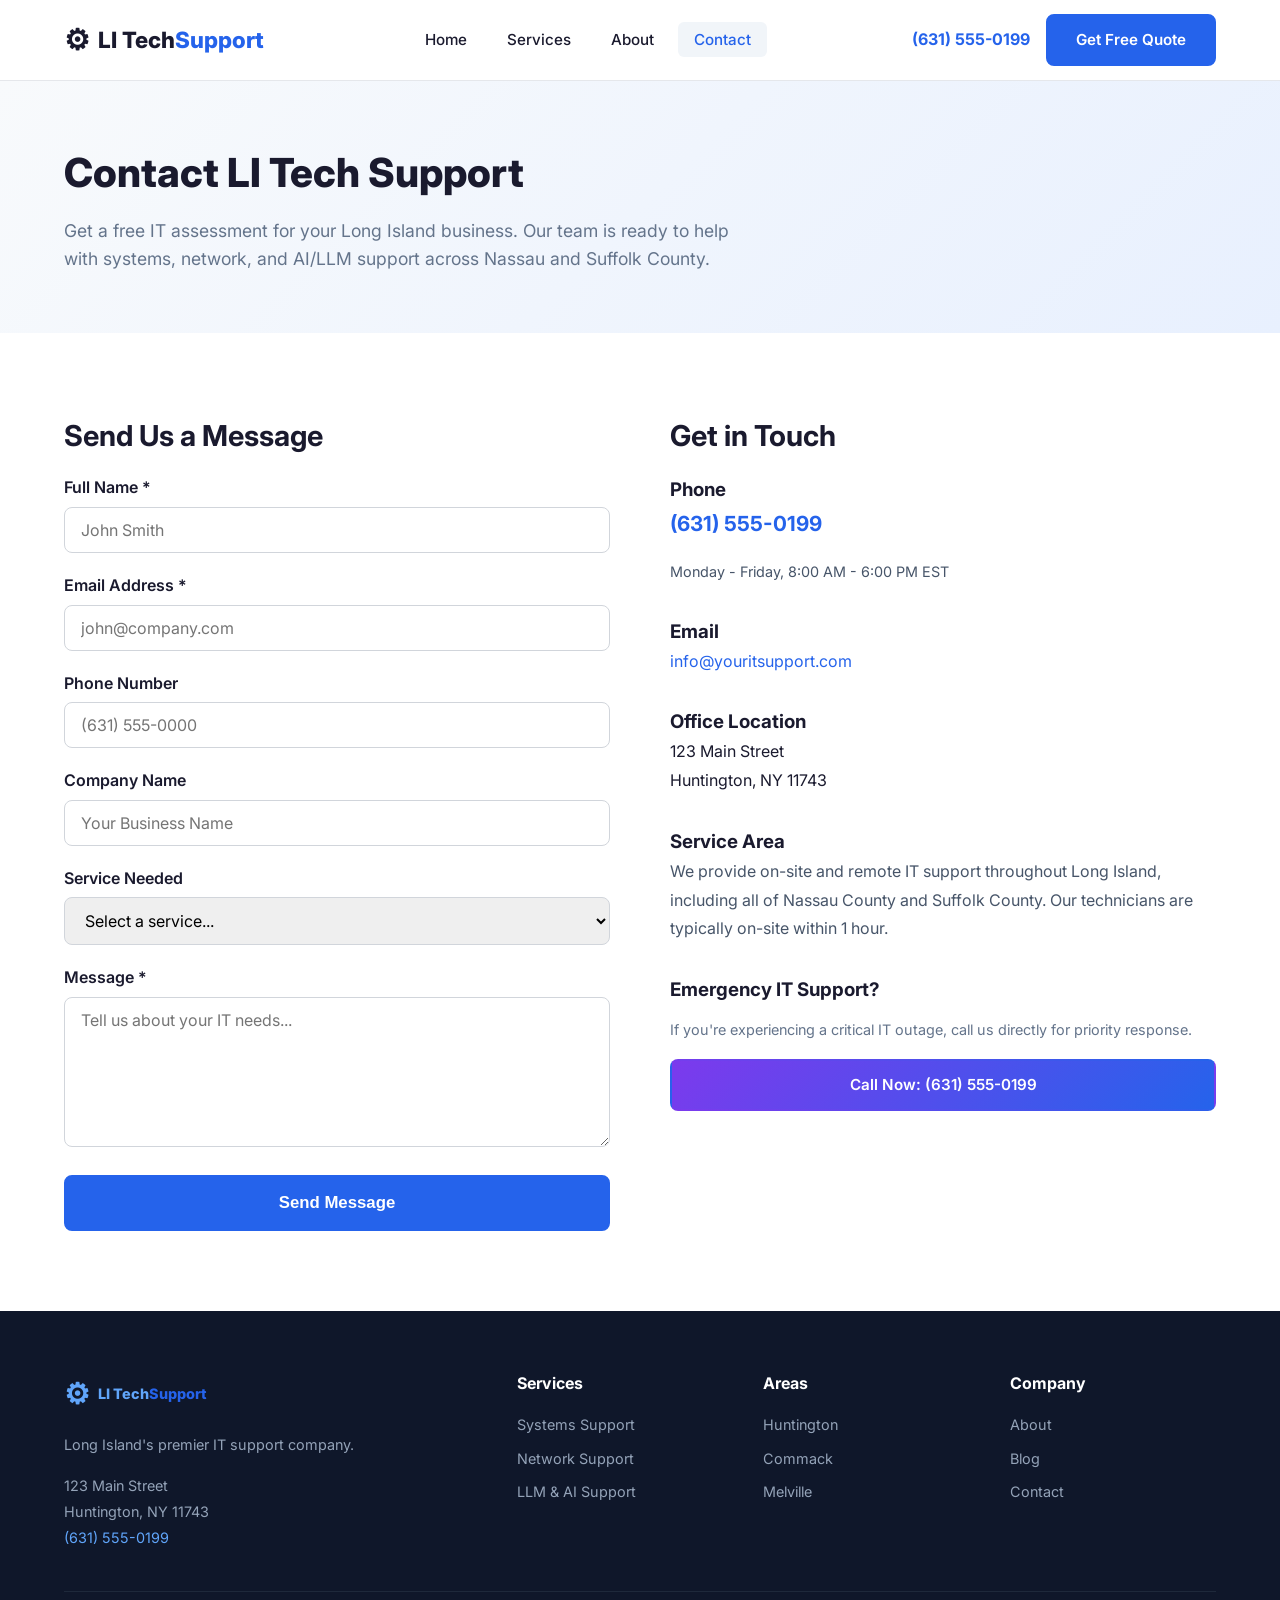
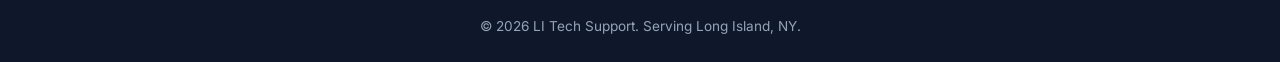
==== contact.html @ adcebe4e "Create contact.html" ====
<!DOCTYPE html>
<html lang="en">
<head>
  <meta charset="UTF-8">
  <meta name="viewport" content="width=device-width, initial-scale=1.0">
  <meta name="description" content="Contact LI Tech Support for IT services on Long Island. Free consultations for systems, network, and LLM/AI support. Serving Nassau & Suffolk County, NY.">
  <title>Contact Us | IT Support Long Island NY | LI Tech Support</title>
  <link rel="canonical" href="https://www.youritsupport.com/contact.html">
  <link rel="stylesheet" href="css/style.css">
  <link rel="preconnect" href="https://fonts.googleapis.com">
  <link rel="preconnect" href="https://fonts.gstatic.com" crossorigin>
  <link rel="stylesheet" href="https://fonts.googleapis.com/css2?family=Inter:wght@300;400;500;600;700;800&display=swap">
</head>
<body>
  <header class="site-header">
    <div class="container header-inner">
      <a href="/" class="logo"><span class="logo-icon">&#9881;</span><span class="logo-text">LI Tech<span class="logo-accent">Support</span></span></a>
      <nav class="main-nav"><ul class="nav-list">
        <li><a href="/" class="nav-link">Home</a></li>
        <li class="has-dropdown"><a href="#" class="nav-link">Services</a><ul class="dropdown"><li><a href="services/systems-support.html">Systems Support</a></li><li><a href="services/network-support.html">Network Support</a></li><li><a href="services/llm-ai-support.html">LLM & AI Support</a></li></ul></li>
        <li><a href="about.html" class="nav-link">About</a></li>
        <li><a href="contact.html" class="nav-link active">Contact</a></li>
      </ul></nav>
      <div class="header-cta"><a href="tel:+16315550199" class="phone-link">(631) 555-0199</a><a href="contact.html" class="btn btn-primary">Get Free Quote</a></div>
      <button class="mobile-menu-toggle" aria-label="Toggle menu"><span class="hamburger"></span></button>
    </div>
  </header>

  <section class="page-hero">
    <div class="container">
      <h1>Contact LI Tech Support</h1>
      <p>Get a free IT assessment for your Long Island business. Our team is ready to help with systems, network, and AI/LLM support across Nassau and Suffolk County.</p>
    </div>
  </section>

  <section class="page-content">
    <div class="container" style="display: grid; grid-template-columns: 1fr 1fr; gap: 60px;">
      <div>
        <h2 style="margin-top: 0;">Send Us a Message</h2>
        <form class="contact-form" action="#" method="POST">
          <div class="form-group">
            <label for="name">Full Name *</label>
            <input type="text" id="name" name="name" required placeholder="John Smith">
          </div>
          <div class="form-group">
            <label for="email">Email Address *</label>
            <input type="email" id="email" name="email" required placeholder="john@company.com">
          </div>
          <div class="form-group">
            <label for="phone">Phone Number</label>
            <input type="tel" id="phone" name="phone" placeholder="(631) 555-0000">
          </div>
          <div class="form-group">
            <label for="company">Company Name</label>
            <input type="text" id="company" name="company" placeholder="Your Business Name">
          </div>
          <div class="form-group">
            <label for="service">Service Needed</label>
            <select id="service" name="service">
              <option value="">Select a service...</option>
              <option value="systems">Systems Support</option>
              <option value="network">Network Support</option>
              <option value="llm-ai">LLM & AI Support</option>
              <option value="managed">Managed IT Services</option>
              <option value="other">Other</option>
            </select>
          </div>
          <div class="form-group">
            <label for="message">Message *</label>
            <textarea id="message" name="message" required placeholder="Tell us about your IT needs..."></textarea>
          </div>
          <button type="submit" class="btn btn-primary btn-lg" style="width: 100%;">Send Message</button>
        </form>
      </div>
      <div>
        <h2 style="margin-top: 0;">Get in Touch</h2>
        <div style="margin-bottom: 32px;">
          <h3>Phone</h3>
          <p><a href="tel:+16315550199" style="color: #2563eb; font-size: 1.3rem; font-weight: 700;">(631) 555-0199</a></p>
          <p style="font-size: 0.9rem;">Monday - Friday, 8:00 AM - 6:00 PM EST</p>
        </div>
        <div style="margin-bottom: 32px;">
          <h3>Email</h3>
          <p><a href="mailto:info@youritsupport.com" style="color: #2563eb;">info@youritsupport.com</a></p>
        </div>
        <div style="margin-bottom: 32px;">
          <h3>Office Location</h3>
          <address style="font-style: normal; line-height: 1.8;">
            123 Main Street<br>
            Huntington, NY 11743
          </address>
        </div>
        <div style="margin-bottom: 32px;">
          <h3>Service Area</h3>
          <p>We provide on-site and remote IT support throughout Long Island, including all of Nassau County and Suffolk County. Our technicians are typically on-site within 1 hour.</p>
        </div>
        <div class="page-sidebar">
          <h3 style="margin-bottom: 12px;">Emergency IT Support?</h3>
          <p style="font-size: 0.9rem; color: #64748b; margin-bottom: 16px;">If you're experiencing a critical IT outage, call us directly for priority response.</p>
          <a href="tel:+16315550199" class="btn btn-accent" style="width: 100%;">Call Now: (631) 555-0199</a>
        </div>
      </div>
    </div>
  </section>

  <footer class="site-footer">
    <div class="container">
      <div class="footer-grid">
        <div class="footer-col footer-about">
          <a href="/" class="footer-logo"><span class="logo-icon">&#9881;</span><span class="logo-text">LI Tech<span class="logo-accent">Support</span></span></a>
          <p>Long Island's premier IT support company.</p>
          <address>123 Main Street<br>Huntington, NY 11743<br><a href="tel:+16315550199">(631) 555-0199</a></address>
        </div>
        <div class="footer-col"><h4>Services</h4><ul><li><a href="services/systems-support.html">Systems Support</a></li><li><a href="services/network-support.html">Network Support</a></li><li><a href="services/llm-ai-support.html">LLM & AI Support</a></li></ul></div>
        <div class="footer-col"><h4>Areas</h4><ul><li><a href="areas/huntington.html">Huntington</a></li><li><a href="areas/commack.html">Commack</a></li><li><a href="areas/melville.html">Melville</a></li></ul></div>
        <div class="footer-col"><h4>Company</h4><ul><li><a href="about.html">About</a></li><li><a href="blog.html">Blog</a></li><li><a href="contact.html">Contact</a></li></ul></div>
      </div>
      <div class="footer-bottom"><p>&copy; 2026 LI Tech Support. Serving Long Island, NY.</p></div>
    </div>
  </footer>
  <script src="js/main.js"><\/script>
</body>
</html>
---- css/style.css ----
/* ===== RESET & BASE ===== */
*, *::before, *::after { box-sizing: border-box; margin: 0; padding: 0; }
html { scroll-behavior: smooth; font-size: 16px; }
body { font-family: 'Inter', -apple-system, BlinkMacSystemFont, sans-serif; color: #1a1a2e; line-height: 1.6; background: #fff; }
img { max-width: 100%; height: auto; display: block; }
a { color: inherit; text-decoration: none; }
ul { list-style: none; }
.container { max-width: 1200px; margin: 0 auto; padding: 0 24px; }
.btn { display: inline-flex; align-items: center; justify-content: center; padding: 12px 28px; border-radius: 8px; font-weight: 600; font-size: 0.95rem; transition: all 0.3s ease; cursor: pointer; border: 2px solid transparent; }
.btn-primary { background: #2563eb; color: #fff; border-color: #2563eb; }
.btn-primary:hover { background: #1d4ed8; transform: translateY(-2px); box-shadow: 0 8px 25px rgba(37,99,235,0.3); }
.btn-secondary { background: transparent; color: #2563eb; border-color: #2563eb; }
.btn-secondary:hover { background: #2563eb; color: #fff; }
.btn-accent { background: linear-gradient(135deg, #7c3aed, #2563eb); color: #fff; }
.btn-accent:hover { transform: translateY(-2px); box-shadow: 0 8px 25px rgba(124,58,237,0.4); }
.btn-outline { background: transparent; color: #fff; border-color: #fff; }
.btn-outline:hover { background: #fff; color: #1a1a2e; }
.btn-white { background: #fff; color: #1a1a2e; }
.btn-white:hover { transform: translateY(-2px); box-shadow: 0 8px 25px rgba(0,0,0,0.2); }
.btn-outline-white { background: transparent; color: #fff; border-color: #fff; }
.btn-outline-white:hover { background: rgba(255,255,255,0.15); }
.btn-lg { padding: 16px 36px; font-size: 1.05rem; }
.site-header { position: sticky; top: 0; z-index: 1000; background: rgba(255,255,255,0.97); backdrop-filter: blur(10px); border-bottom: 1px solid #e5e7eb; }
.header-inner { display: flex; align-items: center; justify-content: space-between; height: 80px; }
.logo { display: flex; align-items: center; gap: 8px; font-size: 1.4rem; font-weight: 800; }
.logo-icon { font-size: 1.8rem; }
.logo-accent { color: #2563eb; }
.nav-list { display: flex; gap: 8px; }
.nav-link { padding: 8px 16px; border-radius: 6px; font-weight: 500; font-size: 0.95rem; transition: all 0.2s; }
.nav-link:hover, .nav-link.active { background: #f1f5f9; color: #2563eb; }
.has-dropdown { position: relative; }
.dropdown { position: absolute; top: 100%; left: 0; background: #fff; border-radius: 10px; box-shadow: 0 10px 40px rgba(0,0,0,0.12); padding: 8px; min-width: 220px; opacity: 0; visibility: hidden; transform: translateY(8px); transition: all 0.3s ease; z-index: 100; }
.has-dropdown:hover .dropdown { opacity: 1; visibility: visible; transform: translateY(0); }
.dropdown a { display: block; padding: 10px 16px; border-radius: 6px; font-size: 0.9rem; }
.dropdown a:hover { background: #f1f5f9; color: #2563eb; }
.header-cta { display: flex; align-items: center; gap: 16px; }
.phone-link { font-weight: 700; color: #2563eb; }
.mobile-menu-toggle { display: none; background: none; border: none; cursor: pointer; padding: 8px; }
.hamburger { display: block; width: 24px; height: 2px; background: #1a1a2e; position: relative; }
.hamburger::before, .hamburger::after { content: ''; position: absolute; width: 24px; height: 2px; background: #1a1a2e; left: 0; }
.hamburger::before { top: -7px; }
.hamburger::after { top: 7px; }
.hero { padding: 80px 0 100px; background: linear-gradient(135deg, #f8fafc 0%, #e8f0fe 50%, #f0e6ff 100%); overflow: hidden; }
.hero-inner { display: grid; grid-template-columns: 1fr 1fr; gap: 60px; align-items: center; }
.hero-badge { display: inline-block; background: #dbeafe; color: #1e40af; padding: 6px 16px; border-radius: 999px; font-size: 0.85rem; font-weight: 600; margin-bottom: 20px; }
.hero h1 { font-size: 3.2rem; font-weight: 800; line-height: 1.1; margin-bottom: 20px; }
.text-gradient { background: linear-gradient(135deg, #2563eb, #7c3aed); -webkit-background-clip: text; -webkit-text-fill-color: transparent; background-clip: text; }
.hero-subtitle { font-size: 1.2rem; color: #475569; margin-bottom: 32px; max-width: 540px; }
.hero-ctas { display: flex; gap: 16px; margin-bottom: 40px; flex-wrap: wrap; }
.hero-trust { display: flex; gap: 28px; flex-wrap: wrap; }
.trust-item { display: flex; align-items: center; gap: 8px; font-size: 0.9rem; font-weight: 500; color: #475569; }
.hero-image img { border-radius: 16px; box-shadow: 0 20px 60px rgba(0,0,0,0.12); }
.featured-llm { padding: 80px 0; background: linear-gradient(135deg, #1e1b4b, #312e81, #4c1d95); color: #fff; position: relative; overflow: hidden; }
.featured-llm::before { content: ''; position: absolute; top: -50%; right: -20%; width: 600px; height: 600px; background: radial-gradient(circle, rgba(124,58,237,0.3) 0%, transparent 70%); border-radius: 50%; }
.featured-llm-inner { position: relative; z-index: 1; }
.featured-llm-badge { display: inline-block; background: linear-gradient(135deg, #7c3aed, #2563eb); padding: 6px 20px; border-radius: 999px; font-size: 0.8rem; font-weight: 700; letter-spacing: 1px; text-transform: uppercase; margin-bottom: 24px; }
.featured-llm-content { display: grid; grid-template-columns: 1fr 1fr; gap: 60px; align-items: center; }
.featured-llm-text h2 { font-size: 2.5rem; font-weight: 800; margin-bottom: 16px; }
.featured-llm-text p { font-size: 1.1rem; color: #c7d2fe; margin-bottom: 24px; line-height: 1.7; }
.feature-list { margin-bottom: 32px; }
.feature-list li { padding: 8px 0 8px 28px; position: relative; color: #e0e7ff; }
.feature-list li::before { content: '\2713'; position: absolute; left: 0; color: #a78bfa; font-weight: 700; }
.featured-llm-visual img { border-radius: 16px; box-shadow: 0 20px 60px rgba(0,0,0,0.3); }
.services { padding: 100px 0; }
.section-header { text-align: center; margin-bottom: 60px; }
.section-header h2 { font-size: 2.2rem; font-weight: 800; margin-bottom: 12px; }
.section-header p { font-size: 1.1rem; color: #64748b; max-width: 600px; margin: 0 auto; }
.services-grid { display: grid; grid-template-columns: repeat(3, 1fr); gap: 32px; }
.service-card { padding: 40px 32px; border-radius: 16px; border: 1px solid #e5e7eb; transition: all 0.3s ease; position: relative; }
.service-card:hover { transform: translateY(-4px); box-shadow: 0 12px 40px rgba(0,0,0,0.08); border-color: #2563eb; }
.service-card--featured { background: linear-gradient(135deg, #ede9fe, #dbeafe); border-color: #7c3aed; }
.service-badge { position: absolute; top: -12px; right: 24px; background: linear-gradient(135deg, #7c3aed, #2563eb); color: #fff; padding: 4px 16px; border-radius: 999px; font-size: 0.75rem; font-weight: 700; text-transform: uppercase; }
.service-icon { font-size: 2.5rem; margin-bottom: 16px; }
.service-card h3 { font-size: 1.3rem; font-weight: 700; margin-bottom: 12px; }
.service-card h3 a:hover { color: #2563eb; }
.service-card > p { color: #64748b; margin-bottom: 20px; font-size: 0.95rem; }
.service-features { margin-bottom: 24px; }
.service-features li { padding: 4px 0 4px 20px; position: relative; font-size: 0.9rem; color: #475569; }
.service-features li::before { content: '\2022'; position: absolute; left: 4px; color: #2563eb; }
.why-us { padding: 100px 0; background: #f8fafc; }
.why-grid { display: grid; grid-template-columns: repeat(4, 1fr); gap: 32px; }
.why-item { padding: 32px; border-radius: 12px; background: #fff; border: 1px solid #e5e7eb; }
.why-number { font-size: 2rem; font-weight: 800; color: #2563eb; margin-bottom: 12px; }
.why-item h3 { font-size: 1.15rem; font-weight: 700; margin-bottom: 8px; }
.why-item p { color: #64748b; font-size: 0.95rem; }
.areas { padding: 100px 0; }
.areas-grid { display: grid; grid-template-columns: repeat(4, 1fr); gap: 20px; margin-bottom: 24px; }
.area-card { display: block; padding: 28px 24px; border-radius: 12px; border: 1px solid #e5e7eb; text-align: center; transition: all 0.3s; }
.area-card:hover { border-color: #2563eb; background: #f1f5f9; transform: translateY(-2px); }
.area-card h3 { font-size: 1.15rem; font-weight: 700; margin-bottom: 4px; }
.area-card p { font-size: 0.85rem; color: #64748b; }
.areas-note { text-align: center; color: #94a3b8; font-size: 0.9rem; max-width: 800px; margin: 0 auto; }
.cta-section { padding: 80px 0; background: linear-gradient(135deg, #2563eb, #7c3aed); color: #fff; }
.cta-inner { text-align: center; max-width: 700px; margin: 0 auto; }
.cta-inner h2 { font-size: 2.2rem; font-weight: 800; margin-bottom: 16px; }
.cta-inner p { font-size: 1.1rem; color: #c7d2fe; margin-bottom: 32px; }
.cta-buttons { display: flex; gap: 16px; justify-content: center; flex-wrap: wrap; }
.site-footer { padding: 60px 0 24px; background: #0f172a; color: #94a3b8; }
.footer-grid { display: grid; grid-template-columns: 2fr 1fr 1fr 1fr; gap: 40px; margin-bottom: 40px; }
.footer-logo { display: flex; align-items: center; gap: 8px; font-size: 1.2rem; font-weight: 800; color: #fff; margin-bottom: 16px; }
.footer-about p { margin-bottom: 16px; font-size: 0.9rem; line-height: 1.7; }
.footer-about address { font-style: normal; font-size: 0.9rem; line-height: 1.8; }
.footer-about a { color: #60a5fa; }
.footer-col h4 { color: #fff; font-size: 1rem; font-weight: 700; margin-bottom: 16px; }
.footer-col ul li { margin-bottom: 8px; }
.footer-col a { font-size: 0.9rem; transition: color 0.2s; }
.footer-col a:hover { color: #60a5fa; }
.footer-bottom { border-top: 1px solid #1e293b; padding-top: 24px; text-align: center; font-size: 0.85rem; }
.page-hero { padding: 60px 0; background: linear-gradient(135deg, #f8fafc, #e8f0fe); }
.page-hero h1 { font-size: 2.5rem; font-weight: 800; margin-bottom: 12px; }
.page-hero p { font-size: 1.1rem; color: #64748b; max-width: 700px; }
.page-content { padding: 80px 0; }
.page-content h2 { font-size: 1.8rem; font-weight: 700; margin: 40px 0 16px; }
.page-content p { color: #475569; margin-bottom: 16px; max-width: 800px; line-height: 1.8; }
.contact-form { max-width: 600px; }
.form-group { margin-bottom: 20px; }
.form-group label { display: block; font-weight: 600; margin-bottom: 6px; }
.form-group input, .form-group textarea, .form-group select { width: 100%; padding: 12px 16px; border: 1px solid #d1d5db; border-radius: 8px; font-size: 1rem; font-family: inherit; }
.form-group input:focus, .form-group textarea:focus { outline: none; border-color: #2563eb; box-shadow: 0 0 0 3px rgba(37,99,235,0.1); }
.form-group textarea { min-height: 150px; resize: vertical; }
.faq-item { border: 1px solid #e5e7eb; border-radius: 10px; margin-bottom: 12px; overflow: hidden; }
.faq-question { padding: 20px 24px; font-weight: 600; cursor: pointer; display: flex; justify-content: space-between; }
.faq-question:hover { background: #f8fafc; }
.faq-answer { padding: 0 24px 20px; color: #64748b; line-height: 1.7; display: none; }
.faq-item.active .faq-answer { display: block; }
@media (max-width: 1024px) {
  .hero-inner, .featured-llm-content { grid-template-columns: 1fr; }
  .hero h1 { font-size: 2.5rem; }
  .services-grid { grid-template-columns: 1fr; }
  .why-grid { grid-template-columns: repeat(2, 1fr); }
  .areas-grid { grid-template-columns: repeat(3, 1fr); }
  .footer-grid { grid-template-columns: 1fr 1fr; }
}
@media (max-width: 768px) {
  .main-nav, .header-cta { display: none; }
  .mobile-menu-toggle { display: block; }
  .hero h1 { font-size: 2rem; }
  .why-grid, .footer-grid { grid-template-columns: 1fr; }
  .areas-grid { grid-template-columns: repeat(2, 1fr); }
  .hero-ctas, .cta-buttons { flex-direction: column; }
}
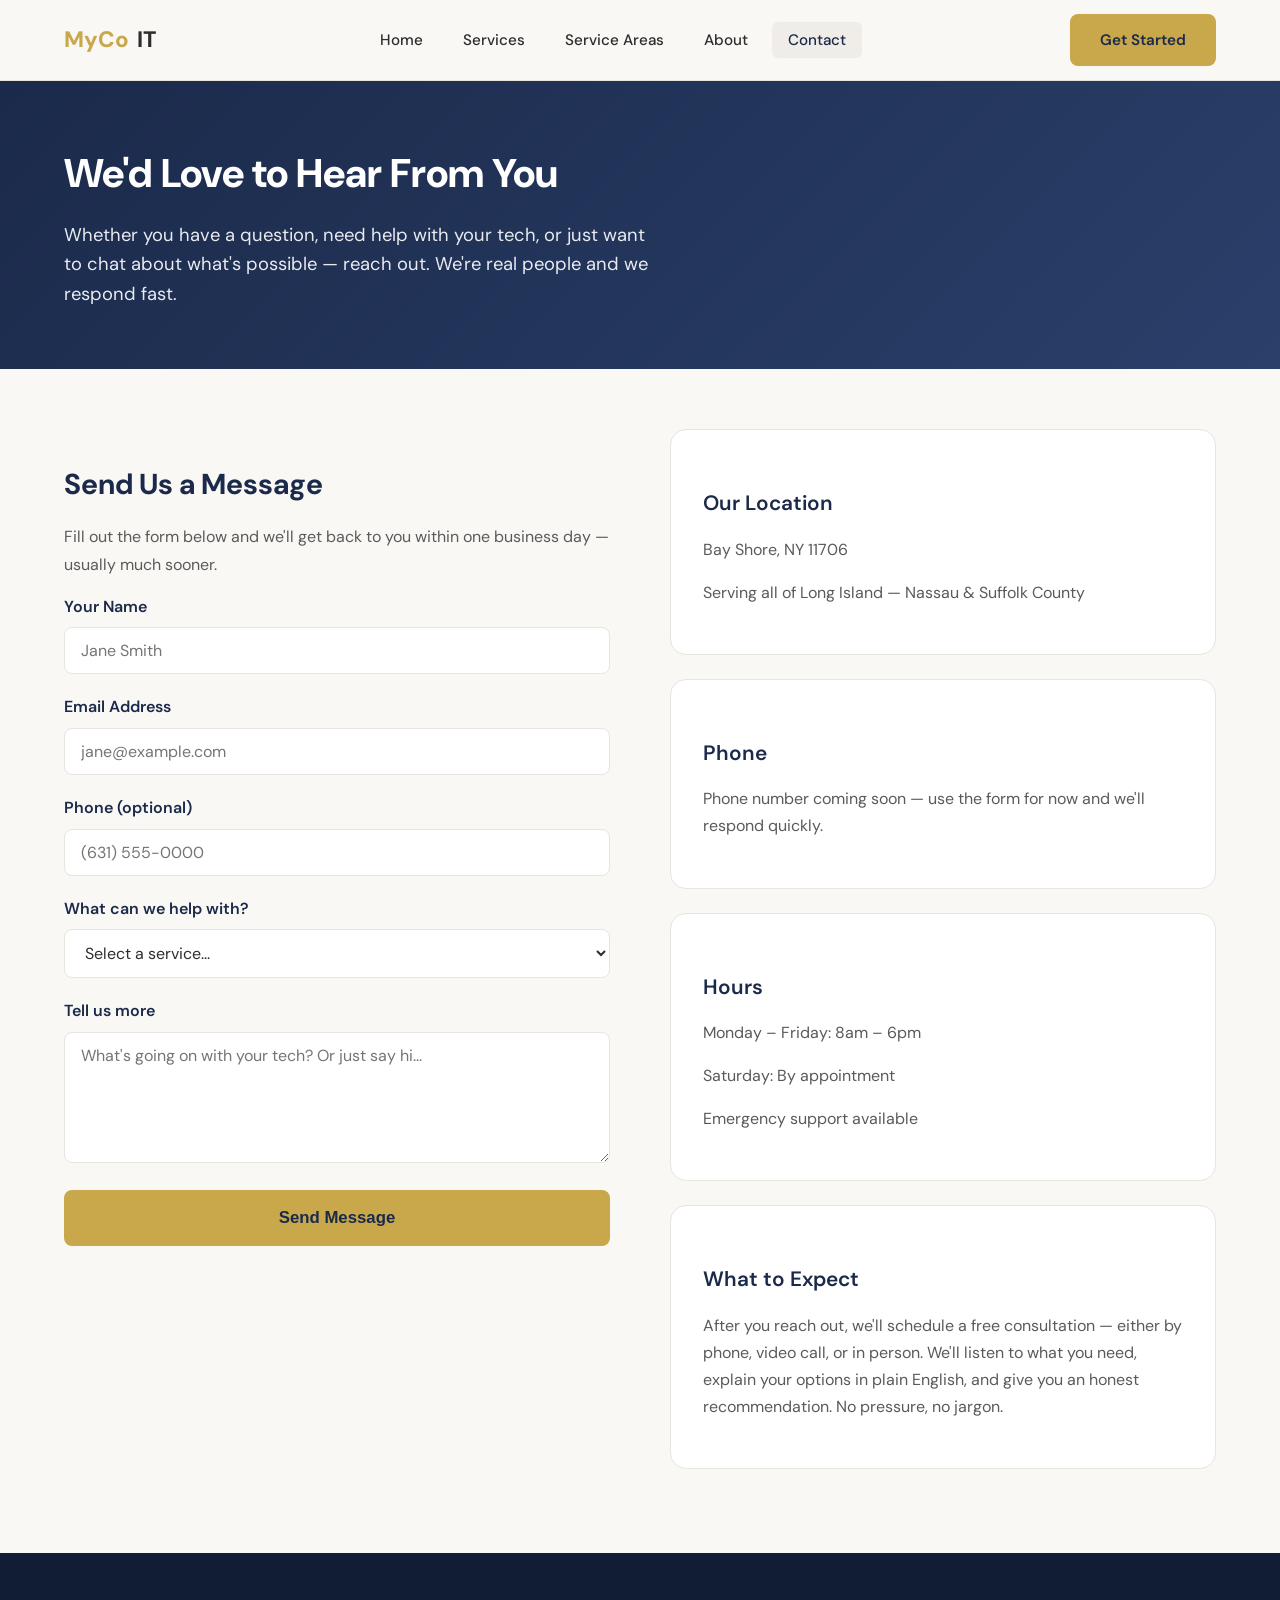
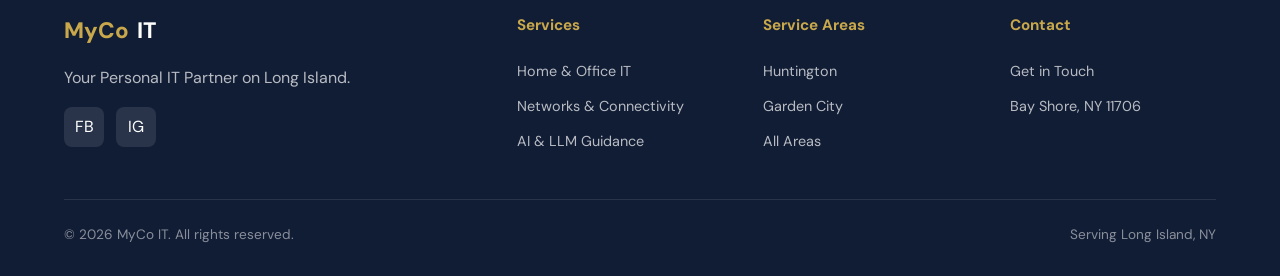
==== commit 854102bb: "Rebrand contact.html to MyCo IT: warm tone, no fake phone, DM Sans, updated nav/footer" ====
--- a/contact.html
+++ b/contact.html
@@ -1,123 +1,148 @@
 <!DOCTYPE html>
 <html lang="en">
-<head>
-  <meta charset="UTF-8">
-  <meta name="viewport" content="width=device-width, initial-scale=1.0">
-  <meta name="description" content="Contact LI Tech Support for IT services on Long Island. Free consultations for systems, network, and LLM/AI support. Serving Nassau & Suffolk County, NY.">
-  <title>Contact Us | IT Support Long Island NY | LI Tech Support</title>
-  <link rel="canonical" href="https://www.youritsupport.com/contact.html">
-  <link rel="stylesheet" href="css/style.css">
-  <link rel="preconnect" href="https://fonts.googleapis.com">
-  <link rel="preconnect" href="https://fonts.gstatic.com" crossorigin>
-  <link rel="stylesheet" href="https://fonts.googleapis.com/css2?family=Inter:wght@300;400;500;600;700;800&display=swap">
-</head>
-<body>
-  <header class="site-header">
-    <div class="container header-inner">
-      <a href="/" class="logo"><span class="logo-icon">&#9881;</span><span class="logo-text">LI Tech<span class="logo-accent">Support</span></span></a>
-      <nav class="main-nav"><ul class="nav-list">
-        <li><a href="/" class="nav-link">Home</a></li>
-        <li class="has-dropdown"><a href="#" class="nav-link">Services</a><ul class="dropdown"><li><a href="services/systems-support.html">Systems Support</a></li><li><a href="services/network-support.html">Network Support</a></li><li><a href="services/llm-ai-support.html">LLM & AI Support</a></li></ul></li>
-        <li><a href="about.html" class="nav-link">About</a></li>
-        <li><a href="contact.html" class="nav-link active">Contact</a></li>
-      </ul></nav>
-      <div class="header-cta"><a href="tel:+16315550199" class="phone-link">(631) 555-0199</a><a href="contact.html" class="btn btn-primary">Get Free Quote</a></div>
-      <button class="mobile-menu-toggle" aria-label="Toggle menu"><span class="hamburger"></span></button>
-    </div>
-  </header>
-
-  <section class="page-hero">
-    <div class="container">
-      <h1>Contact LI Tech Support</h1>
-      <p>Get a free IT assessment for your Long Island business. Our team is ready to help with systems, network, and AI/LLM support across Nassau and Suffolk County.</p>
-    </div>
-  </section>
-
-  <section class="page-content">
-    <div class="container" style="display: grid; grid-template-columns: 1fr 1fr; gap: 60px;">
-      <div>
-        <h2 style="margin-top: 0;">Send Us a Message</h2>
-        <form class="contact-form" action="#" method="POST">
-          <div class="form-group">
-            <label for="name">Full Name *</label>
-            <input type="text" id="name" name="name" required placeholder="John Smith">
+  <head>
+    <meta charset="UTF-8">
+    <meta name="viewport" content="width=device-width, initial-scale=1.0">
+    <meta name="description" content="Contact MyCo IT — Your Personal IT Partner on Long Island. We'd love to hear from you. Schedule a free consultation for home or business tech support.">
+    <meta name="keywords" content="contact MyCo IT, IT support Long Island contact, free consultation, tech support Bay Shore NY">
+    <title>Contact Us | MyCo IT | Long Island</title>
+    <link rel="canonical" href="https://mycoit.services/contact.html">
+    <link rel="stylesheet" href="css/style.css">
+    <link rel="preconnect" href="https://fonts.googleapis.com">
+    <link rel="preconnect" href="https://fonts.gstatic.com" crossorigin>
+    <link href="https://fonts.googleapis.com/css2?family=DM+Sans:ital,opsz,wght@0,9..40,300;0,9..40,400;0,9..40,500;0,9..40,600;0,9..40,700;1,9..40,400&display=swap" rel="stylesheet">
+  </head>
+  <body>
+    <header class="site-header">
+      <div class="container">
+        <div class="header-inner">
+          <a href="/" class="logo"><span class="logo-accent">MyCo</span> IT</a>
+          <nav>
+            <ul class="nav-list">
+              <li><a href="/" class="nav-link">Home</a></li>
+              <li class="has-dropdown">
+                <a href="/#services" class="nav-link">Services</a>
+                <div class="dropdown">
+                  <a href="services/systems-support.html">Home & Office IT</a>
+                  <a href="services/network-support.html">Networks & Connectivity</a>
+                  <a href="services/llm-ai-support.html">AI & LLM Guidance</a>
+                </div>
+              </li>
+              <li><a href="/#areas" class="nav-link">Service Areas</a></li>
+              <li><a href="/#about" class="nav-link">About</a></li>
+              <li><a href="contact.html" class="nav-link active">Contact</a></li>
+            </ul>
+          </nav>
+          <div class="header-cta">
+            <a href="contact.html" class="btn btn-primary">Get Started</a>
           </div>
-          <div class="form-group">
-            <label for="email">Email Address *</label>
-            <input type="email" id="email" name="email" required placeholder="john@company.com">
-          </div>
-          <div class="form-group">
-            <label for="phone">Phone Number</label>
-            <input type="tel" id="phone" name="phone" placeholder="(631) 555-0000">
-          </div>
-          <div class="form-group">
-            <label for="company">Company Name</label>
-            <input type="text" id="company" name="company" placeholder="Your Business Name">
-          </div>
-          <div class="form-group">
-            <label for="service">Service Needed</label>
-            <select id="service" name="service">
-              <option value="">Select a service...</option>
-              <option value="systems">Systems Support</option>
-              <option value="network">Network Support</option>
-              <option value="llm-ai">LLM & AI Support</option>
-              <option value="managed">Managed IT Services</option>
-              <option value="other">Other</option>
-            </select>
-          </div>
-          <div class="form-group">
-            <label for="message">Message *</label>
-            <textarea id="message" name="message" required placeholder="Tell us about your IT needs..."></textarea>
-          </div>
-          <button type="submit" class="btn btn-primary btn-lg" style="width: 100%;">Send Message</button>
-        </form>
-      </div>
-      <div>
-        <h2 style="margin-top: 0;">Get in Touch</h2>
-        <div style="margin-bottom: 32px;">
-          <h3>Phone</h3>
-          <p><a href="tel:+16315550199" style="color: #2563eb; font-size: 1.3rem; font-weight: 700;">(631) 555-0199</a></p>
-          <p style="font-size: 0.9rem;">Monday - Friday, 8:00 AM - 6:00 PM EST</p>
-        </div>
-        <div style="margin-bottom: 32px;">
-          <h3>Email</h3>
-          <p><a href="mailto:info@youritsupport.com" style="color: #2563eb;">info@youritsupport.com</a></p>
-        </div>
-        <div style="margin-bottom: 32px;">
-          <h3>Office Location</h3>
-          <address style="font-style: normal; line-height: 1.8;">
-            123 Main Street<br>
-            Huntington, NY 11743
-          </address>
-        </div>
-        <div style="margin-bottom: 32px;">
-          <h3>Service Area</h3>
-          <p>We provide on-site and remote IT support throughout Long Island, including all of Nassau County and Suffolk County. Our technicians are typically on-site within 1 hour.</p>
-        </div>
-        <div class="page-sidebar">
-          <h3 style="margin-bottom: 12px;">Emergency IT Support?</h3>
-          <p style="font-size: 0.9rem; color: #64748b; margin-bottom: 16px;">If you're experiencing a critical IT outage, call us directly for priority response.</p>
-          <a href="tel:+16315550199" class="btn btn-accent" style="width: 100%;">Call Now: (631) 555-0199</a>
+          <button class="mobile-menu-toggle" aria-label="Toggle menu"><span class="hamburger"></span></button>
         </div>
       </div>
-    </div>
-  </section>
+    </header>
 
-  <footer class="site-footer">
-    <div class="container">
-      <div class="footer-grid">
-        <div class="footer-col footer-about">
-          <a href="/" class="footer-logo"><span class="logo-icon">&#9881;</span><span class="logo-text">LI Tech<span class="logo-accent">Support</span></span></a>
-          <p>Long Island's premier IT support company.</p>
-          <address>123 Main Street<br>Huntington, NY 11743<br><a href="tel:+16315550199">(631) 555-0199</a></address>
+    <section class="page-hero">
+      <div class="container">
+        <h1>We'd Love to Hear From You</h1>
+        <p>Whether you have a question, need help with your tech, or just want to chat about what's possible — reach out. We're real people and we respond fast.</p>
+      </div>
+    </section>
+
+    <section class="content-section">
+      <div class="container">
+        <div class="contact-grid">
+          <div>
+            <h2>Send Us a Message</h2>
+            <p>Fill out the form below and we'll get back to you within one business day — usually much sooner.</p>
+            <form action="#" method="POST">
+              <div class="form-group">
+                <label for="name">Your Name</label>
+                <input type="text" id="name" name="name" required placeholder="Jane Smith">
+              </div>
+              <div class="form-group">
+                <label for="email">Email Address</label>
+                <input type="email" id="email" name="email" required placeholder="jane@example.com">
+              </div>
+              <div class="form-group">
+                <label for="phone">Phone (optional)</label>
+                <input type="tel" id="phone" name="phone" placeholder="(631) 555-0000">
+              </div>
+              <div class="form-group">
+                <label for="service">What can we help with?</label>
+                <select id="service" name="service">
+                  <option value="">Select a service...</option>
+                  <option value="home-office-it">Home & Office IT Support</option>
+                  <option value="networking">Networks & Connectivity</option>
+                  <option value="ai-guidance">AI & LLM Guidance</option>
+                  <option value="other">Something Else</option>
+                </select>
+              </div>
+              <div class="form-group">
+                <label for="message">Tell us more</label>
+                <textarea id="message" name="message" rows="5" placeholder="What's going on with your tech? Or just say hi..."></textarea>
+              </div>
+              <button type="submit" class="btn btn-primary btn-lg" style="width:100%;justify-content:center;">Send Message</button>
+            </form>
+          </div>
+          <div>
+            <div class="contact-info-card">
+              <h3>Our Location</h3>
+              <p>Bay Shore, NY 11706</p>
+              <p>Serving all of Long Island — Nassau & Suffolk County</p>
+            </div>
+            <div class="contact-info-card">
+              <h3>Phone</h3>
+              <p>Phone number coming soon — use the form for now and we'll respond quickly.</p>
+            </div>
+            <div class="contact-info-card">
+              <h3>Hours</h3>
+              <p>Monday – Friday: 8am – 6pm</p>
+              <p>Saturday: By appointment</p>
+              <p>Emergency support available</p>
+            </div>
+            <div class="contact-info-card">
+              <h3>What to Expect</h3>
+              <p>After you reach out, we'll schedule a free consultation — either by phone, video call, or in person. We'll listen to what you need, explain your options in plain English, and give you an honest recommendation. No pressure, no jargon.</p>
+            </div>
+          </div>
         </div>
-        <div class="footer-col"><h4>Services</h4><ul><li><a href="services/systems-support.html">Systems Support</a></li><li><a href="services/network-support.html">Network Support</a></li><li><a href="services/llm-ai-support.html">LLM & AI Support</a></li></ul></div>
-        <div class="footer-col"><h4>Areas</h4><ul><li><a href="areas/huntington.html">Huntington</a></li><li><a href="areas/commack.html">Commack</a></li><li><a href="areas/melville.html">Melville</a></li></ul></div>
-        <div class="footer-col"><h4>Company</h4><ul><li><a href="about.html">About</a></li><li><a href="blog.html">Blog</a></li><li><a href="contact.html">Contact</a></li></ul></div>
       </div>
-      <div class="footer-bottom"><p>&copy; 2026 LI Tech Support. Serving Long Island, NY.</p></div>
-    </div>
-  </footer>
-  <script src="js/main.js"><\/script>
-</body>
+    </section>
+
+    <footer class="site-footer">
+      <div class="container">
+        <div class="footer-grid">
+          <div class="footer-brand">
+            <div class="logo"><span class="logo-accent">MyCo</span> IT</div>
+            <p>Your Personal IT Partner on Long Island.</p>
+            <div class="footer-social">
+              <a href="#" aria-label="Facebook">FB</a>
+              <a href="#" aria-label="Instagram">IG</a>
+            </div>
+          </div>
+          <div class="footer-col">
+            <h4>Services</h4>
+            <a href="services/systems-support.html">Home & Office IT</a>
+            <a href="services/network-support.html">Networks & Connectivity</a>
+            <a href="services/llm-ai-support.html">AI & LLM Guidance</a>
+          </div>
+          <div class="footer-col">
+            <h4>Service Areas</h4>
+            <a href="areas/huntington.html">Huntington</a>
+            <a href="/#areas">Garden City</a>
+            <a href="/#areas">All Areas</a>
+          </div>
+          <div class="footer-col">
+            <h4>Contact</h4>
+            <a href="contact.html">Get in Touch</a>
+            <p style="color:rgba(255,255,255,0.7);font-size:0.9rem;padding:6px 0;">Bay Shore, NY 11706</p>
+          </div>
+        </div>
+        <div class="footer-bottom">
+          <p>&copy; 2026 MyCo IT. All rights reserved.</p>
+          <p>Serving Long Island, NY</p>
+        </div>
+      </div>
+    </footer>
+  </body>
 </html>
--- a/css/style.css
+++ b/css/style.css
@@ -1,141 +1,139 @@
 /* ===== RESET & BASE ===== */
 *, *::before, *::after { box-sizing: border-box; margin: 0; padding: 0; }
 html { scroll-behavior: smooth; font-size: 16px; }
-body { font-family: 'Inter', -apple-system, BlinkMacSystemFont, sans-serif; color: #1a1a2e; line-height: 1.6; background: #fff; }
+body { font-family: 'DM Sans', -apple-system, BlinkMacSystemFont, sans-serif; color: #2D2D2D; line-height: 1.6; background: #FAF8F5; }
 img { max-width: 100%; height: auto; display: block; }
 a { color: inherit; text-decoration: none; }
 ul { list-style: none; }
 .container { max-width: 1200px; margin: 0 auto; padding: 0 24px; }
-.btn { display: inline-flex; align-items: center; justify-content: center; padding: 12px 28px; border-radius: 8px; font-weight: 600; font-size: 0.95rem; transition: all 0.3s ease; cursor: pointer; border: 2px solid transparent; }
-.btn-primary { background: #2563eb; color: #fff; border-color: #2563eb; }
-.btn-primary:hover { background: #1d4ed8; transform: translateY(-2px); box-shadow: 0 8px 25px rgba(37,99,235,0.3); }
-.btn-secondary { background: transparent; color: #2563eb; border-color: #2563eb; }
-.btn-secondary:hover { background: #2563eb; color: #fff; }
-.btn-accent { background: linear-gradient(135deg, #7c3aed, #2563eb); color: #fff; }
-.btn-accent:hover { transform: translateY(-2px); box-shadow: 0 8px 25px rgba(124,58,237,0.4); }
+.btn { display: inline-flex; align-items: center; justify-content: center; padding: 12px 28px; border-radius: 8px; font-weight: 600; font-size: 0.95rem; transition: all 0.3s ease; cursor: pointer; border: 2px solid transparent; text-decoration: none; }
+.btn-primary { background: #C9A84C; color: #1B2A4A; border-color: #C9A84C; }
+.btn-primary:hover { background: #D4B86A; transform: translateY(-2px); box-shadow: 0 8px 25px rgba(201,168,76,0.3); }
+.btn-secondary { background: transparent; color: #1B2A4A; border-color: #1B2A4A; }
+.btn-secondary:hover { background: #1B2A4A; color: #fff; }
+.btn-accent { background: #1B2A4A; color: #fff; }
+.btn-accent:hover { background: #2A3F6A; transform: translateY(-2px); box-shadow: 0 8px 25px rgba(27,42,74,0.3); }
 .btn-outline { background: transparent; color: #fff; border-color: #fff; }
-.btn-outline:hover { background: #fff; color: #1a1a2e; }
-.btn-white { background: #fff; color: #1a1a2e; }
+.btn-outline:hover { background: #fff; color: #1B2A4A; }
+.btn-white { background: #fff; color: #1B2A4A; }
 .btn-white:hover { transform: translateY(-2px); box-shadow: 0 8px 25px rgba(0,0,0,0.2); }
 .btn-outline-white { background: transparent; color: #fff; border-color: #fff; }
 .btn-outline-white:hover { background: rgba(255,255,255,0.15); }
 .btn-lg { padding: 16px 36px; font-size: 1.05rem; }
-.site-header { position: sticky; top: 0; z-index: 1000; background: rgba(255,255,255,0.97); backdrop-filter: blur(10px); border-bottom: 1px solid #e5e7eb; }
+.site-header { position: sticky; top: 0; z-index: 1000; background: rgba(250,248,245,0.97); backdrop-filter: blur(10px); border-bottom: 1px solid #E8E4DE; }
 .header-inner { display: flex; align-items: center; justify-content: space-between; height: 80px; }
 .logo { display: flex; align-items: center; gap: 8px; font-size: 1.4rem; font-weight: 800; }
 .logo-icon { font-size: 1.8rem; }
-.logo-accent { color: #2563eb; }
+.logo-accent { color: #C9A84C; }
 .nav-list { display: flex; gap: 8px; }
 .nav-link { padding: 8px 16px; border-radius: 6px; font-weight: 500; font-size: 0.95rem; transition: all 0.2s; }
-.nav-link:hover, .nav-link.active { background: #f1f5f9; color: #2563eb; }
+.nav-link:hover, .nav-link.active { background: #F0EDE8; color: #1B2A4A; }
 .has-dropdown { position: relative; }
-.dropdown { position: absolute; top: 100%; left: 0; background: #fff; border-radius: 10px; box-shadow: 0 10px 40px rgba(0,0,0,0.12); padding: 8px; min-width: 220px; opacity: 0; visibility: hidden; transform: translateY(8px); transition: all 0.3s ease; z-index: 100; }
+.dropdown { position: absolute; top: 100%; left: 0; background: #fff; border-radius: 10px; box-shadow: 0 10px 40px rgba(0,0,0,0.12); padding: 8px; min-width: 220px; opacity: 0; visibility: hidden; transform: translateY(0); transition: all 0.2s; }
 .has-dropdown:hover .dropdown { opacity: 1; visibility: visible; transform: translateY(0); }
 .dropdown a { display: block; padding: 10px 16px; border-radius: 6px; font-size: 0.9rem; }
-.dropdown a:hover { background: #f1f5f9; color: #2563eb; }
+.dropdown a:hover { background: #F0EDE8; color: #1B2A4A; }
 .header-cta { display: flex; align-items: center; gap: 16px; }
-.phone-link { font-weight: 700; color: #2563eb; }
+.phone-link { font-weight: 700; color: #1B2A4A; }
 .mobile-menu-toggle { display: none; background: none; border: none; cursor: pointer; padding: 8px; }
-.hamburger { display: block; width: 24px; height: 2px; background: #1a1a2e; position: relative; }
-.hamburger::before, .hamburger::after { content: ''; position: absolute; width: 24px; height: 2px; background: #1a1a2e; left: 0; }
+.hamburger { display: block; width: 24px; height: 2px; background: #1B2A4A; position: relative; }
+.hamburger::before, .hamburger::after { content: ''; position: absolute; width: 24px; height: 2px; background: #1B2A4A; left: 0; transition: all 0.3s; }
 .hamburger::before { top: -7px; }
 .hamburger::after { top: 7px; }
-.hero { padding: 80px 0 100px; background: linear-gradient(135deg, #f8fafc 0%, #e8f0fe 50%, #f0e6ff 100%); overflow: hidden; }
-.hero-inner { display: grid; grid-template-columns: 1fr 1fr; gap: 60px; align-items: center; }
-.hero-badge { display: inline-block; background: #dbeafe; color: #1e40af; padding: 6px 16px; border-radius: 999px; font-size: 0.85rem; font-weight: 600; margin-bottom: 20px; }
+.hero { padding: 80px 0; background: linear-gradient(135deg, #1B2A4A 0%, #2A3F6A 100%); color: #fff; position: relative; overflow: hidden; }
+.hero-grid { display: grid; grid-template-columns: 1fr 1fr; gap: 60px; align-items: center; }
+.hero-badge { display: inline-flex; align-items: center; gap: 8px; background: rgba(201,168,76,0.15); border: 1px solid rgba(201,168,76,0.3); padding: 8px 16px; border-radius: 50px; font-size: 0.85rem; margin-bottom: 24px; color: #D4B86A; }
 .hero h1 { font-size: 3.2rem; font-weight: 800; line-height: 1.1; margin-bottom: 20px; }
-.text-gradient { background: linear-gradient(135deg, #2563eb, #7c3aed); -webkit-background-clip: text; -webkit-text-fill-color: transparent; background-clip: text; }
-.hero-subtitle { font-size: 1.2rem; color: #475569; margin-bottom: 32px; max-width: 540px; }
-.hero-ctas { display: flex; gap: 16px; margin-bottom: 40px; flex-wrap: wrap; }
-.hero-trust { display: flex; gap: 28px; flex-wrap: wrap; }
-.trust-item { display: flex; align-items: center; gap: 8px; font-size: 0.9rem; font-weight: 500; color: #475569; }
-.hero-image img { border-radius: 16px; box-shadow: 0 20px 60px rgba(0,0,0,0.12); }
-.featured-llm { padding: 80px 0; background: linear-gradient(135deg, #1e1b4b, #312e81, #4c1d95); color: #fff; position: relative; overflow: hidden; }
-.featured-llm::before { content: ''; position: absolute; top: -50%; right: -20%; width: 600px; height: 600px; background: radial-gradient(circle, rgba(124,58,237,0.3) 0%, transparent 70%); border-radius: 50%; }
-.featured-llm-inner { position: relative; z-index: 1; }
-.featured-llm-badge { display: inline-block; background: linear-gradient(135deg, #7c3aed, #2563eb); padding: 6px 20px; border-radius: 999px; font-size: 0.8rem; font-weight: 700; letter-spacing: 1px; text-transform: uppercase; margin-bottom: 24px; }
-.featured-llm-content { display: grid; grid-template-columns: 1fr 1fr; gap: 60px; align-items: center; }
-.featured-llm-text h2 { font-size: 2.5rem; font-weight: 800; margin-bottom: 16px; }
-.featured-llm-text p { font-size: 1.1rem; color: #c7d2fe; margin-bottom: 24px; line-height: 1.7; }
-.feature-list { margin-bottom: 32px; }
-.feature-list li { padding: 8px 0 8px 28px; position: relative; color: #e0e7ff; }
-.feature-list li::before { content: '\2713'; position: absolute; left: 0; color: #a78bfa; font-weight: 700; }
-.featured-llm-visual img { border-radius: 16px; box-shadow: 0 20px 60px rgba(0,0,0,0.3); }
-.services { padding: 100px 0; }
+.hero p { font-size: 1.15rem; line-height: 1.7; opacity: 0.9; margin-bottom: 32px; }
+.hero-buttons { display: flex; gap: 16px; margin-bottom: 40px; }
+.trust-badges { display: flex; gap: 24px; }
+.trust-badge { display: flex; align-items: center; gap: 8px; font-size: 0.85rem; opacity: 0.8; }
+.hero-image { border-radius: 16px; overflow: hidden; box-shadow: 0 25px 60px rgba(0,0,0,0.3); }
+.hero-image img { width: 100%; height: 400px; object-fit: cover; }
+section { padding: 80px 0; }
 .section-header { text-align: center; margin-bottom: 60px; }
-.section-header h2 { font-size: 2.2rem; font-weight: 800; margin-bottom: 12px; }
-.section-header p { font-size: 1.1rem; color: #64748b; max-width: 600px; margin: 0 auto; }
+.section-label { display: inline-block; background: rgba(201,168,76,0.1); color: #C9A84C; padding: 6px 16px; border-radius: 50px; font-size: 0.85rem; font-weight: 600; margin-bottom: 16px; }
+.section-header h2 { font-size: 2.2rem; font-weight: 800; color: #1B2A4A; margin-bottom: 16px; }
+.section-header p { font-size: 1.1rem; color: #5A5A5A; max-width: 600px; margin: 0 auto; }
+.alt-bg { background: #F0EDE8; }
 .services-grid { display: grid; grid-template-columns: repeat(3, 1fr); gap: 32px; }
-.service-card { padding: 40px 32px; border-radius: 16px; border: 1px solid #e5e7eb; transition: all 0.3s ease; position: relative; }
-.service-card:hover { transform: translateY(-4px); box-shadow: 0 12px 40px rgba(0,0,0,0.08); border-color: #2563eb; }
-.service-card--featured { background: linear-gradient(135deg, #ede9fe, #dbeafe); border-color: #7c3aed; }
-.service-badge { position: absolute; top: -12px; right: 24px; background: linear-gradient(135deg, #7c3aed, #2563eb); color: #fff; padding: 4px 16px; border-radius: 999px; font-size: 0.75rem; font-weight: 700; text-transform: uppercase; }
-.service-icon { font-size: 2.5rem; margin-bottom: 16px; }
-.service-card h3 { font-size: 1.3rem; font-weight: 700; margin-bottom: 12px; }
-.service-card h3 a:hover { color: #2563eb; }
-.service-card > p { color: #64748b; margin-bottom: 20px; font-size: 0.95rem; }
-.service-features { margin-bottom: 24px; }
-.service-features li { padding: 4px 0 4px 20px; position: relative; font-size: 0.9rem; color: #475569; }
-.service-features li::before { content: '\2022'; position: absolute; left: 4px; color: #2563eb; }
-.why-us { padding: 100px 0; background: #f8fafc; }
-.why-grid { display: grid; grid-template-columns: repeat(4, 1fr); gap: 32px; }
-.why-item { padding: 32px; border-radius: 12px; background: #fff; border: 1px solid #e5e7eb; }
-.why-number { font-size: 2rem; font-weight: 800; color: #2563eb; margin-bottom: 12px; }
-.why-item h3 { font-size: 1.15rem; font-weight: 700; margin-bottom: 8px; }
-.why-item p { color: #64748b; font-size: 0.95rem; }
-.areas { padding: 100px 0; }
-.areas-grid { display: grid; grid-template-columns: repeat(4, 1fr); gap: 20px; margin-bottom: 24px; }
-.area-card { display: block; padding: 28px 24px; border-radius: 12px; border: 1px solid #e5e7eb; text-align: center; transition: all 0.3s; }
-.area-card:hover { border-color: #2563eb; background: #f1f5f9; transform: translateY(-2px); }
-.area-card h3 { font-size: 1.15rem; font-weight: 700; margin-bottom: 4px; }
-.area-card p { font-size: 0.85rem; color: #64748b; }
-.areas-note { text-align: center; color: #94a3b8; font-size: 0.9rem; max-width: 800px; margin: 0 auto; }
-.cta-section { padding: 80px 0; background: linear-gradient(135deg, #2563eb, #7c3aed); color: #fff; }
-.cta-inner { text-align: center; max-width: 700px; margin: 0 auto; }
-.cta-inner h2 { font-size: 2.2rem; font-weight: 800; margin-bottom: 16px; }
-.cta-inner p { font-size: 1.1rem; color: #c7d2fe; margin-bottom: 32px; }
-.cta-buttons { display: flex; gap: 16px; justify-content: center; flex-wrap: wrap; }
-.site-footer { padding: 60px 0 24px; background: #0f172a; color: #94a3b8; }
+.service-card { background: #fff; border-radius: 16px; padding: 40px 32px; transition: all 0.3s; border: 1px solid #E8E4DE; }
+.service-card:hover { transform: translateY(-5px); box-shadow: 0 20px 40px rgba(0,0,0,0.08); }
+.service-icon { width: 56px; height: 56px; border-radius: 12px; display: flex; align-items: center; justify-content: center; font-size: 1.5rem; margin-bottom: 20px; background: rgba(201,168,76,0.1); }
+.service-card h3 { font-size: 1.3rem; font-weight: 700; margin-bottom: 12px; color: #1B2A4A; }
+.service-card p { color: #5A5A5A; line-height: 1.6; margin-bottom: 20px; }
+.service-link { color: #C9A84C; font-weight: 600; display: inline-flex; align-items: center; gap: 6px; transition: gap 0.2s; }
+.service-link:hover { gap: 10px; }
+.reasons-grid { display: grid; grid-template-columns: repeat(2, 1fr); gap: 24px; }
+.reason-card { background: #fff; border-radius: 16px; padding: 32px; display: flex; gap: 20px; border: 1px solid #E8E4DE; transition: all 0.3s; }
+.reason-card:hover { transform: translateY(-3px); box-shadow: 0 15px 35px rgba(0,0,0,0.06); }
+.reason-icon { width: 48px; height: 48px; border-radius: 12px; display: flex; align-items: center; justify-content: center; font-size: 1.3rem; flex-shrink: 0; background: rgba(201,168,76,0.1); }
+.reason-card h3 { font-size: 1.1rem; font-weight: 700; margin-bottom: 8px; color: #1B2A4A; }
+.reason-card p { color: #5A5A5A; font-size: 0.95rem; line-height: 1.6; }
+.areas-grid { display: grid; grid-template-columns: repeat(auto-fill, minmax(180px, 1fr)); gap: 16px; margin-bottom: 32px; }
+.area-card { background: #fff; border-radius: 12px; padding: 20px; text-align: center; border: 1px solid #E8E4DE; transition: all 0.3s; }
+.area-card:hover { border-color: #C9A84C; transform: translateY(-2px); }
+.area-card .area-icon { font-size: 1.5rem; margin-bottom: 8px; }
+.area-card h3 { font-size: 1rem; font-weight: 600; color: #1B2A4A; }
+.areas-also { text-align: center; color: #5A5A5A; font-size: 0.95rem; }
+.cta-section { background: linear-gradient(135deg, #1B2A4A 0%, #2A3F6A 100%); color: #fff; text-align: center; padding: 80px 0; }
+.cta-section h2 { font-size: 2.2rem; font-weight: 800; margin-bottom: 16px; }
+.cta-section p { font-size: 1.1rem; opacity: 0.9; margin-bottom: 32px; max-width: 500px; margin-left: auto; margin-right: auto; }
+.cta-buttons { display: flex; gap: 16px; justify-content: center; }
+.site-footer { background: #111D35; color: #fff; padding: 60px 0 30px; }
 .footer-grid { display: grid; grid-template-columns: 2fr 1fr 1fr 1fr; gap: 40px; margin-bottom: 40px; }
-.footer-logo { display: flex; align-items: center; gap: 8px; font-size: 1.2rem; font-weight: 800; color: #fff; margin-bottom: 16px; }
-.footer-about p { margin-bottom: 16px; font-size: 0.9rem; line-height: 1.7; }
-.footer-about address { font-style: normal; font-size: 0.9rem; line-height: 1.8; }
-.footer-about a { color: #60a5fa; }
-.footer-col h4 { color: #fff; font-size: 1rem; font-weight: 700; margin-bottom: 16px; }
-.footer-col ul li { margin-bottom: 8px; }
-.footer-col a { font-size: 0.9rem; transition: color 0.2s; }
-.footer-col a:hover { color: #60a5fa; }
-.footer-bottom { border-top: 1px solid #1e293b; padding-top: 24px; text-align: center; font-size: 0.85rem; }
-.page-hero { padding: 60px 0; background: linear-gradient(135deg, #f8fafc, #e8f0fe); }
-.page-hero h1 { font-size: 2.5rem; font-weight: 800; margin-bottom: 12px; }
-.page-hero p { font-size: 1.1rem; color: #64748b; max-width: 700px; }
-.page-content { padding: 80px 0; }
-.page-content h2 { font-size: 1.8rem; font-weight: 700; margin: 40px 0 16px; }
-.page-content p { color: #475569; margin-bottom: 16px; max-width: 800px; line-height: 1.8; }
-.contact-form { max-width: 600px; }
+.footer-brand p { color: rgba(255,255,255,0.7); margin: 16px 0; line-height: 1.6; }
+.footer-social { display: flex; gap: 12px; }
+.footer-social a { width: 40px; height: 40px; border-radius: 8px; background: rgba(255,255,255,0.1); display: flex; align-items: center; justify-content: center; transition: background 0.2s; }
+.footer-social a:hover { background: #C9A84C; }
+.footer-col h4 { font-size: 0.95rem; font-weight: 700; margin-bottom: 16px; color: #C9A84C; }
+.footer-col a { display: block; color: rgba(255,255,255,0.7); padding: 6px 0; font-size: 0.9rem; transition: color 0.2s; }
+.footer-col a:hover { color: #fff; }
+.footer-bottom { border-top: 1px solid rgba(255,255,255,0.1); padding-top: 24px; display: flex; justify-content: space-between; align-items: center; font-size: 0.85rem; color: rgba(255,255,255,0.5); }
+/* ===== SERVICE PAGE ===== */
+.page-hero { padding: 60px 0; background: linear-gradient(135deg, #1B2A4A 0%, #2A3F6A 100%); color: #fff; }
+.page-hero h1 { font-size: 2.5rem; font-weight: 800; margin-bottom: 16px; }
+.page-hero p { font-size: 1.15rem; opacity: 0.9; max-width: 600px; }
+.breadcrumb { display: flex; gap: 8px; margin-bottom: 16px; font-size: 0.9rem; opacity: 0.7; }
+.breadcrumb a { color: #D4B86A; }
+.content-section { padding: 60px 0; }
+.content-grid { display: grid; grid-template-columns: 2fr 1fr; gap: 60px; }
+.content-section h2 { font-size: 1.8rem; font-weight: 700; color: #1B2A4A; margin: 32px 0 16px; }
+.content-section h3 { font-size: 1.3rem; font-weight: 600; color: #1B2A4A; margin: 24px 0 12px; }
+.content-section p { color: #5A5A5A; line-height: 1.7; margin-bottom: 16px; }
+.content-section ul { margin: 16px 0; padding-left: 24px; }
+.content-section li { color: #5A5A5A; padding: 6px 0; list-style: disc; }
+.sidebar-card { background: #fff; border-radius: 16px; padding: 32px; border: 1px solid #E8E4DE; margin-bottom: 24px; }
+.sidebar-card h3 { font-size: 1.1rem; font-weight: 700; color: #1B2A4A; margin-bottom: 16px; }
+.sidebar-card p { color: #5A5A5A; font-size: 0.95rem; line-height: 1.6; }
+/* ===== CONTACT PAGE ===== */
+.contact-grid { display: grid; grid-template-columns: 1fr 1fr; gap: 60px; }
 .form-group { margin-bottom: 20px; }
-.form-group label { display: block; font-weight: 600; margin-bottom: 6px; }
-.form-group input, .form-group textarea, .form-group select { width: 100%; padding: 12px 16px; border: 1px solid #d1d5db; border-radius: 8px; font-size: 1rem; font-family: inherit; }
-.form-group input:focus, .form-group textarea:focus { outline: none; border-color: #2563eb; box-shadow: 0 0 0 3px rgba(37,99,235,0.1); }
-.form-group textarea { min-height: 150px; resize: vertical; }
-.faq-item { border: 1px solid #e5e7eb; border-radius: 10px; margin-bottom: 12px; overflow: hidden; }
-.faq-question { padding: 20px 24px; font-weight: 600; cursor: pointer; display: flex; justify-content: space-between; }
-.faq-question:hover { background: #f8fafc; }
-.faq-answer { padding: 0 24px 20px; color: #64748b; line-height: 1.7; display: none; }
-.faq-item.active .faq-answer { display: block; }
-@media (max-width: 1024px) {
-  .hero-inner, .featured-llm-content { grid-template-columns: 1fr; }
-  .hero h1 { font-size: 2.5rem; }
-  .services-grid { grid-template-columns: 1fr; }
-  .why-grid { grid-template-columns: repeat(2, 1fr); }
-  .areas-grid { grid-template-columns: repeat(3, 1fr); }
-  .footer-grid { grid-template-columns: 1fr 1fr; }
+.form-group label { display: block; font-weight: 600; margin-bottom: 8px; color: #1B2A4A; }
+.form-group input, .form-group select, .form-group textarea { width: 100%; padding: 12px 16px; border: 1px solid #E8E4DE; border-radius: 8px; font-size: 1rem; font-family: 'DM Sans', sans-serif; transition: border-color 0.2s; background: #fff; color: #2D2D2D; }
+.form-group input:focus, .form-group select:focus, .form-group textarea:focus { outline: none; border-color: #C9A84C; box-shadow: 0 0 0 3px rgba(201,168,76,0.1); }
+.contact-info-card { background: #fff; border-radius: 16px; padding: 32px; border: 1px solid #E8E4DE; margin-bottom: 24px; }
+.contact-info-card h3 { color: #1B2A4A; margin-bottom: 16px; }
+.contact-info-card p { color: #5A5A5A; }
+/* ===== AREA PAGE ===== */
+.area-hero { padding: 60px 0; background: linear-gradient(135deg, #1B2A4A 0%, #2A3F6A 100%); color: #fff; }
+.area-services-grid { display: grid; grid-template-columns: repeat(3, 1fr); gap: 24px; margin: 32px 0; }
+.area-service-card { background: #fff; border-radius: 12px; padding: 24px; border: 1px solid #E8E4DE; text-align: center; }
+.area-service-card h3 { color: #1B2A4A; font-size: 1.1rem; margin: 12px 0 8px; }
+.area-service-card p { color: #5A5A5A; font-size: 0.9rem; }
+/* ===== RESPONSIVE ===== */
+@media (max-width: 768px) {
+    .hero-grid { grid-template-columns: 1fr; text-align: center; }
+    .hero h1 { font-size: 2.2rem; }
+    .hero-buttons { justify-content: center; }
+    .trust-badges { justify-content: center; flex-wrap: wrap; }
+    .services-grid { grid-template-columns: 1fr; }
+    .reasons-grid { grid-template-columns: 1fr; }
+    .footer-grid { grid-template-columns: 1fr 1fr; }
+    .contact-grid { grid-template-columns: 1fr; }
+    .content-grid { grid-template-columns: 1fr; }
+    .area-services-grid { grid-template-columns: 1fr; }
+    .nav-list { display: none; }
+    .mobile-menu-toggle { display: block; }
+    .cta-buttons { flex-direction: column; align-items: center; }
 }
-@media (max-width: 768px) {
-  .main-nav, .header-cta { display: none; }
-  .mobile-menu-toggle { display: block; }
-  .hero h1 { font-size: 2rem; }
-  .why-grid, .footer-grid { grid-template-columns: 1fr; }
-  .areas-grid { grid-template-columns: repeat(2, 1fr); }
-  .hero-ctas, .cta-buttons { flex-direction: column; }
-}
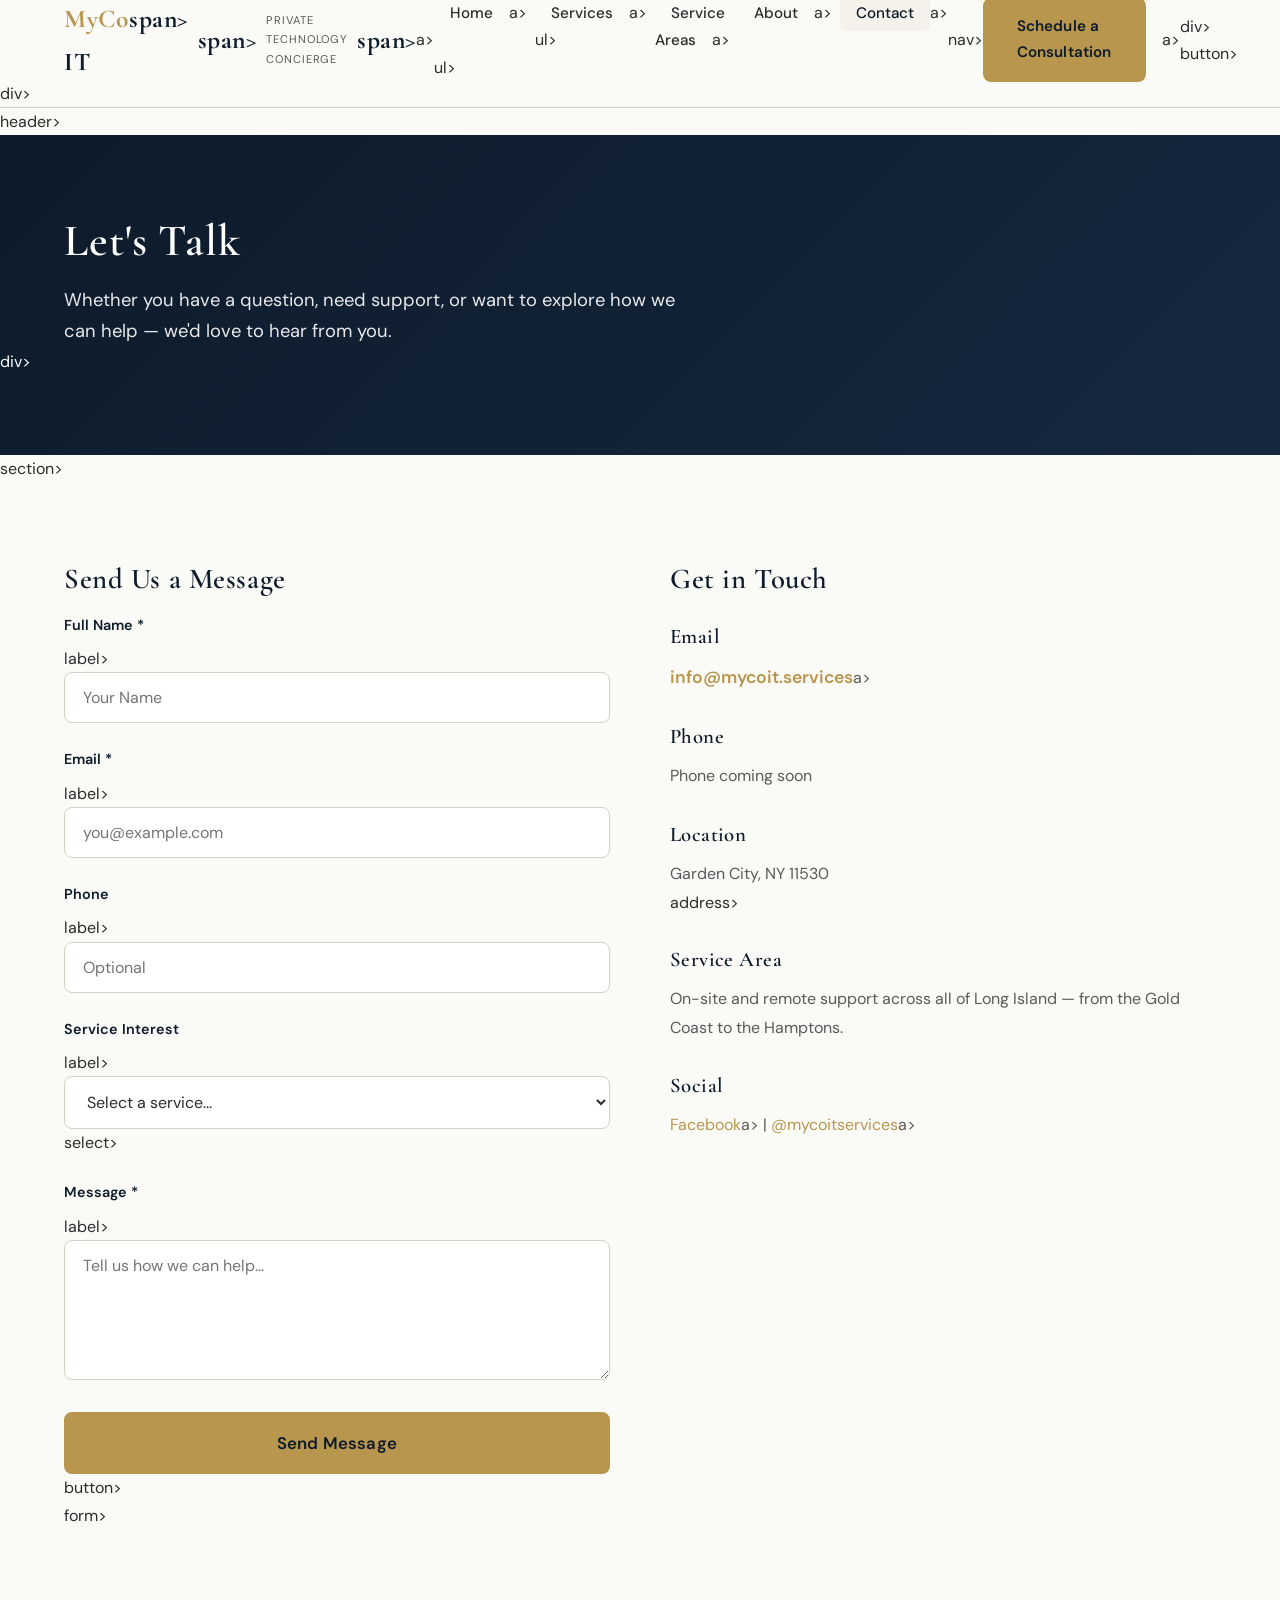
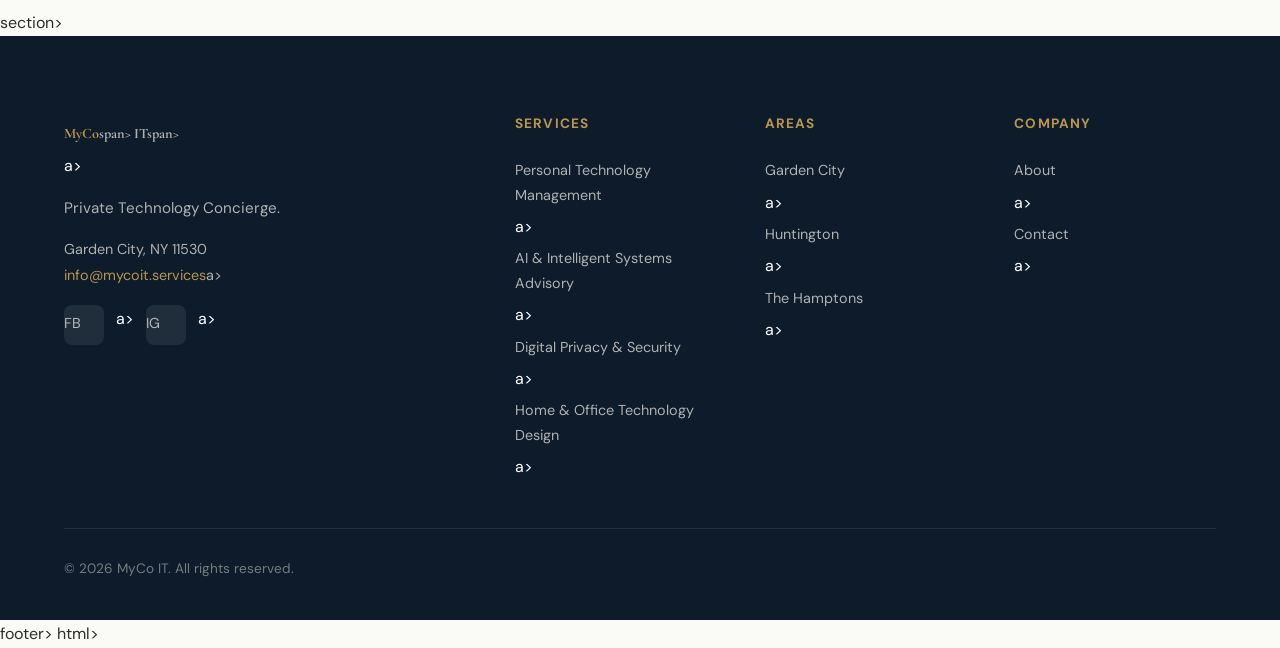
==== commit f2d3cb02: "Complete contact.html rebrand: MyCo IT concierge, Let's Talk, Garden City, phone coming soon, Cormor" ====
--- a/contact.html
+++ b/contact.html
@@ -1,148 +1,67 @@
 <!DOCTYPE html>
 <html lang="en">
   <head>
-    <meta charset="UTF-8">
-    <meta name="viewport" content="width=device-width, initial-scale=1.0">
-    <meta name="description" content="Contact MyCo IT — Your Personal IT Partner on Long Island. We'd love to hear from you. Schedule a free consultation for home or business tech support.">
-    <meta name="keywords" content="contact MyCo IT, IT support Long Island contact, free consultation, tech support Bay Shore NY">
-    <title>Contact Us | MyCo IT | Long Island</title>
+      <meta charset="UTF-8">
+      <meta name="viewport" content="width=device-width, initial-scale=1.0">
+      <meta name="description" content="Contact MyCo IT — Long Island's private technology concierge. Schedule a consultation for personal technology management, AI advisory, or home office design. Garden City, NY.">
+      <title>Contact | MyCo IT | Private Technology Concierge — Long Island</title>
     <link rel="canonical" href="https://mycoit.services/contact.html">
     <link rel="stylesheet" href="css/style.css">
     <link rel="preconnect" href="https://fonts.googleapis.com">
     <link rel="preconnect" href="https://fonts.gstatic.com" crossorigin>
-    <link href="https://fonts.googleapis.com/css2?family=DM+Sans:ital,opsz,wght@0,9..40,300;0,9..40,400;0,9..40,500;0,9..40,600;0,9..40,700;1,9..40,400&display=swap" rel="stylesheet">
+    <link href="https://fonts.googleapis.com/css2?family=Cormorant+Garamond:ital,wght@0,400;0,500;0,600;0,700;1,400&family=DM+Sans:ital,opsz,wght@0,9..40,300;0,9..40,400;0,9..40,500;0,9..40,600;0,9..40,700;1,9..40,400&display=swap" rel="stylesheet">
   </head>
-  <body>
-    <header class="site-header">
-      <div class="container">
-        <div class="header-inner">
-          <a href="/" class="logo"><span class="logo-accent">MyCo</span> IT</a>
-          <nav>
-            <ul class="nav-list">
-              <li><a href="/" class="nav-link">Home</a></li>
-              <li class="has-dropdown">
-                <a href="/#services" class="nav-link">Services</a>
-                <div class="dropdown">
-                  <a href="services/systems-support.html">Home & Office IT</a>
-                  <a href="services/network-support.html">Networks & Connectivity</a>
-                  <a href="services/llm-ai-support.html">AI & LLM Guidance</a>
-                </div>
-              </li>
-              <li><a href="/#areas" class="nav-link">Service Areas</a></li>
-              <li><a href="/#about" class="nav-link">About</a></li>
-              <li><a href="contact.html" class="nav-link active">Contact</a></li>
-            </ul>
-          </nav>
-          <div class="header-cta">
-            <a href="contact.html" class="btn btn-primary">Get Started</a>
-          </div>
-          <button class="mobile-menu-toggle" aria-label="Toggle menu"><span class="hamburger"></span></button>
-        </div>
-      </div>
-    </header>
-
-    <section class="page-hero">
-      <div class="container">
-        <h1>We'd Love to Hear From You</h1>
-        <p>Whether you have a question, need help with your tech, or just want to chat about what's possible — reach out. We're real people and we respond fast.</p>
-      </div>
-    </section>
-
-    <section class="content-section">
-      <div class="container">
-        <div class="contact-grid">
-          <div>
-            <h2>Send Us a Message</h2>
-            <p>Fill out the form below and we'll get back to you within one business day — usually much sooner.</p>
-            <form action="#" method="POST">
-              <div class="form-group">
-                <label for="name">Your Name</label>
-                <input type="text" id="name" name="name" required placeholder="Jane Smith">
-              </div>
-              <div class="form-group">
-                <label for="email">Email Address</label>
-                <input type="email" id="email" name="email" required placeholder="jane@example.com">
-              </div>
-              <div class="form-group">
-                <label for="phone">Phone (optional)</label>
-                <input type="tel" id="phone" name="phone" placeholder="(631) 555-0000">
-              </div>
-              <div class="form-group">
-                <label for="service">What can we help with?</label>
-                <select id="service" name="service">
-                  <option value="">Select a service...</option>
-                  <option value="home-office-it">Home & Office IT Support</option>
-                  <option value="networking">Networks & Connectivity</option>
-                  <option value="ai-guidance">AI & LLM Guidance</option>
-                  <option value="other">Something Else</option>
-                </select>
-              </div>
-              <div class="form-group">
-                <label for="message">Tell us more</label>
-                <textarea id="message" name="message" rows="5" placeholder="What's going on with your tech? Or just say hi..."></textarea>
-              </div>
-              <button type="submit" class="btn btn-primary btn-lg" style="width:100%;justify-content:center;">Send Message</button>
-            </form>
-          </div>
-          <div>
-            <div class="contact-info-card">
-              <h3>Our Location</h3>
-              <p>Bay Shore, NY 11706</p>
-              <p>Serving all of Long Island — Nassau & Suffolk County</p>
-            </div>
-            <div class="contact-info-card">
-              <h3>Phone</h3>
-              <p>Phone number coming soon — use the form for now and we'll respond quickly.</p>
-            </div>
-            <div class="contact-info-card">
-              <h3>Hours</h3>
-              <p>Monday – Friday: 8am – 6pm</p>
-              <p>Saturday: By appointment</p>
-              <p>Emergency support available</p>
-            </div>
-            <div class="contact-info-card">
-              <h3>What to Expect</h3>
-              <p>After you reach out, we'll schedule a free consultation — either by phone, video call, or in person. We'll listen to what you need, explain your options in plain English, and give you an honest recommendation. No pressure, no jargon.</p>
-            </div>
-          </div>
-        </div>
-      </div>
-    </section>
-
-    <footer class="site-footer">
-      <div class="container">
-        <div class="footer-grid">
-          <div class="footer-brand">
-            <div class="logo"><span class="logo-accent">MyCo</span> IT</div>
-            <p>Your Personal IT Partner on Long Island.</p>
-            <div class="footer-social">
-              <a href="#" aria-label="Facebook">FB</a>
-              <a href="#" aria-label="Instagram">IG</a>
-            </div>
-          </div>
-          <div class="footer-col">
-            <h4>Services</h4>
-            <a href="services/systems-support.html">Home & Office IT</a>
-            <a href="services/network-support.html">Networks & Connectivity</a>
-            <a href="services/llm-ai-support.html">AI & LLM Guidance</a>
-          </div>
-          <div class="footer-col">
-            <h4>Service Areas</h4>
-            <a href="areas/huntington.html">Huntington</a>
-            <a href="/#areas">Garden City</a>
-            <a href="/#areas">All Areas</a>
-          </div>
-          <div class="footer-col">
-            <h4>Contact</h4>
-            <a href="contact.html">Get in Touch</a>
-            <p style="color:rgba(255,255,255,0.7);font-size:0.9rem;padding:6px 0;">Bay Shore, NY 11706</p>
-          </div>
-        </div>
-        <div class="footer-bottom">
-          <p>&copy; 2026 MyCo IT. All rights reserved.</p>
-          <p>Serving Long Island, NY</p>
-        </div>
-      </div>
-    </footer>
-  </body>
-</html>
+<body>
+  <header class="site-header"><div class="container header-inner">
+      <a href="/" class="logo"><span class="logo-text"><span class="logo-accent">MyCo</span>span> IT</span>span><span class="logo-tagline">Private Technology Concierge</span>span></a>a>
+      <nav class="main-nav"><ul class="nav-list">
+            <li><a href="/" class="nav-link">Home</a>a></li>
+          <li class="has-dropdown"><a href="/#services" class="nav-link">Services</a>a><ul class="dropdown"><li><a href="services/systems-support.html">Personal Technology Management</a>a></li><li><a href="services/llm-ai-support.html">AI &amp; Intelligent Systems Advisory</a>a></li><li><a href="#">Digital Privacy &amp; Security</a>a></li><li><a href="services/network-support.html">Home &amp; Office Technology Design</a>a></li></ul>ul></li>
+          <li><a href="/#areas" class="nav-link">Service Areas</a>a></li>
+          <li><a href="about.html" class="nav-link">About</a>a></li>
+          <li><a href="contact.html" class="nav-link active">Contact</a>a></li>
+      </ul>ul></nav>nav>
+    <div class="header-cta"><a href="contact.html" class="btn btn-primary">Schedule a Consultation</a>a></div>div>
+    <button class="mobile-menu-toggle" aria-label="Toggle menu"><span class="hamburger"></span>span></button>button>
+  </div>div></header>header>
+<section class="page-hero"><div class="container">
+  <h1>Let's Talk</h1>
+  <p>Whether you have a question, need support, or want to explore how we can help — we'd love to hear from you.</p>
+</div>div></section>section>
+<section class="page-content"><div class="container" style="display:grid;grid-template-columns:1fr 1fr;gap:60px;">
+  <div>
+        <h2 style="margin-top:0;">Send Us a Message</h2>
+        <form class="contact-form" action="#" method="POST">
+                <div class="form-group"><label for="name">Full Name *</label>label><input type="text" id="name" name="name" required placeholder="Your Name"></div>
+                <div class="form-group"><label for="email">Email *</label>label><input type="email" id="email" name="email" required placeholder="you@example.com"></div>
+                <div class="form-group"><label for="phone">Phone</label>label><input type="tel" id="phone" name="phone" placeholder="Optional"></div>
+                <div class="form-group"><label for="service">Service Interest</label>label><select id="service" name="service"><option value="">Select a service...</option>option><option value="personal-tech">Personal Technology Management</option>option><option value="ai">AI &amp; Intelligent Systems Advisory</option>option><option value="security">Digital Privacy &amp; Security</option>option><option value="design">Home &amp; Office Technology Design</option>option><option value="other">Other</option>option></select>select></div>
+                <div class="form-group"><label for="message">Message *</label>label><textarea id="message" name="message" required placeholder="Tell us how we can help..."></textarea></div>
+                <button type="submit" class="btn btn-primary btn-lg" style="width:100%;">Send Message</button>button>
+        </form>form>
+  </div>
+    <div>
+          <h2 style="margin-top:0;">Get in Touch</h2>
+          <div style="margin-bottom:32px;"><h3>Email</h3><p><a href="mailto:info@mycoit.services" style="color:#B8964E;font-size:1.1rem;font-weight:600;">info@mycoit.services</a>a></p></div>
+        <div style="margin-bottom:32px;"><h3>Phone</h3><p style="color:#5A5A5A;">Phone coming soon</p></div>
+        <div style="margin-bottom:32px;"><h3>Location</h3><address style="font-style:normal;line-height:1.8;color:#5A5A5A;">Garden City, NY 11530</address>address></div>
+        <div style="margin-bottom:32px;"><h3>Service Area</h3><p style="color:#5A5A5A;">On-site and remote support across all of Long Island — from the Gold Coast to the Hamptons.</p></div>
+        <div style="margin-bottom:32px;"><h3>Social</h3><p><a href="https://facebook.com/mycoitservices" style="color:#B8964E;">Facebook</a>a> | <a href="https://instagram.com/mycoitservices" style="color:#B8964E;">@mycoitservices</a>a></p></div>
+    </div>
+</div></section>section>
+<footer class="site-footer"><div class="container">
+  <div class="footer-grid">
+      <div class="footer-col footer-about"><a href="/" class="footer-logo"><span class="logo-text"><span class="logo-accent">MyCo</span>span> IT</span>span></a>a><p>Private Technology Concierge.</p><address>Garden City, NY 11530<br><a href="mailto:info@mycoit.services">info@mycoit.services</a>a></address><div class="footer-social"><a href="https://facebook.com/mycoitservices">FB</a>a><a href="https://instagram.com/mycoitservices">IG</a>a></div></div>
+      <div class="footer-col"><h4>Services</h4><ul><li><a href="services/systems-support.html">Personal Technology Management</a>a></li><li><a href="services/llm-ai-support.html">AI &amp; Intelligent Systems Advisory</a>a></li><li><a href="#">Digital Privacy &amp; Security</a>a></li><li><a href="services/network-support.html">Home &amp; Office Technology Design</a>a></li></ul></div>
+      <div class="footer-col"><h4>Areas</h4><ul><li><a href="#">Garden City</a>a></li><li><a href="areas/huntington.html">Huntington</a>a></li><li><a href="#">The Hamptons</a>a></li></ul></div>
+      <div class="footer-col"><h4>Company</h4><ul><li><a href="about.html">About</a>a></li><li><a href="contact.html">Contact</a>a></li></ul></div>
+  </div>
+  <div class="footer-bottom"><p>&copy; 2026 MyCo IT. All rights reserved.</p></div>
+</div></footer>footer>
+<script src="js/main.js"></script>
+</body>
+</html>html></p></li></li></ul></address></p></p></h3>
+    </div>
+  </div></p></h1></li></li>
+</body></title>
+  </head>
--- a/css/style.css
+++ b/css/style.css
@@ -1,139 +1,989 @@
+/* ===== MyCo IT — Private Technology Concierge ===== */
+/* Color Palette & Design System */
+
+:root {
+      --primary: #0D1B2A;
+      --primary-light: #162840;
+      --primary-dark: #08111A;
+      --accent: #B8964E;
+      --accent-light: #C9A962;
+      --accent-dark: #9E7D3A;
+      --background: #FAFAF7;
+      --background-alt: #F5F1EB;
+      --text: #2C2C2C;
+      --text-light: #5A5A5A;
+      --border: #D4CFC7;
+      --white: #FFFFFF;
+}
+
 /* ===== RESET & BASE ===== */
 *, *::before, *::after { box-sizing: border-box; margin: 0; padding: 0; }
 html { scroll-behavior: smooth; font-size: 16px; }
-body { font-family: 'DM Sans', -apple-system, BlinkMacSystemFont, sans-serif; color: #2D2D2D; line-height: 1.6; background: #FAF8F5; }
+
+body {
+      font-family: 'DM Sans', -apple-system, BlinkMacSystemFont, sans-serif;
+      color: var(--text);
+      line-height: 1.7;
+      background: var(--background);
+      font-weight: 400;
+}
+
+h1, h2, h3, h4 {
+      font-family: 'Cormorant Garamond', 'Georgia', serif;
+      letter-spacing: 0.02em;
+      color: var(--primary);
+      line-height: 1.2;
+}
+
+h1 { font-weight: 600; }
+h2 { font-weight: 600; }
+h3 { font-weight: 600; }
+h4 { font-weight: 600; }
+
 img { max-width: 100%; height: auto; display: block; }
 a { color: inherit; text-decoration: none; }
 ul { list-style: none; }
+
 .container { max-width: 1200px; margin: 0 auto; padding: 0 24px; }
-.btn { display: inline-flex; align-items: center; justify-content: center; padding: 12px 28px; border-radius: 8px; font-weight: 600; font-size: 0.95rem; transition: all 0.3s ease; cursor: pointer; border: 2px solid transparent; text-decoration: none; }
-.btn-primary { background: #C9A84C; color: #1B2A4A; border-color: #C9A84C; }
-.btn-primary:hover { background: #D4B86A; transform: translateY(-2px); box-shadow: 0 8px 25px rgba(201,168,76,0.3); }
-.btn-secondary { background: transparent; color: #1B2A4A; border-color: #1B2A4A; }
-.btn-secondary:hover { background: #1B2A4A; color: #fff; }
-.btn-accent { background: #1B2A4A; color: #fff; }
-.btn-accent:hover { background: #2A3F6A; transform: translateY(-2px); box-shadow: 0 8px 25px rgba(27,42,74,0.3); }
-.btn-outline { background: transparent; color: #fff; border-color: #fff; }
-.btn-outline:hover { background: #fff; color: #1B2A4A; }
-.btn-white { background: #fff; color: #1B2A4A; }
-.btn-white:hover { transform: translateY(-2px); box-shadow: 0 8px 25px rgba(0,0,0,0.2); }
-.btn-outline-white { background: transparent; color: #fff; border-color: #fff; }
-.btn-outline-white:hover { background: rgba(255,255,255,0.15); }
-.btn-lg { padding: 16px 36px; font-size: 1.05rem; }
-.site-header { position: sticky; top: 0; z-index: 1000; background: rgba(250,248,245,0.97); backdrop-filter: blur(10px); border-bottom: 1px solid #E8E4DE; }
-.header-inner { display: flex; align-items: center; justify-content: space-between; height: 80px; }
-.logo { display: flex; align-items: center; gap: 8px; font-size: 1.4rem; font-weight: 800; }
+
+/* ===== BUTTONS ===== */
+.btn {
+      display: inline-flex;
+      align-items: center;
+      justify-content: center;
+      padding: 14px 32px;
+      border-radius: 8px;
+      font-weight: 600;
+      font-size: 0.95rem;
+      font-family: 'DM Sans', sans-serif;
+      transition: all 0.3s ease;
+      cursor: pointer;
+      border: 2px solid transparent;
+      text-decoration: none;
+      letter-spacing: 0.01em;
+}
+
+/* Primary CTA — champagne gold bg with navy text */
+.btn-primary {
+      background: var(--accent);
+      color: var(--primary);
+      border-color: var(--accent);
+}
+.btn-primary:hover {
+      background: var(--accent-light);
+      border-color: var(--accent-light);
+      transform: translateY(-2px);
+      box-shadow: 0 8px 25px rgba(184,150,78,0.3);
+}
+
+/* Secondary CTA — navy bg with ivory text */
+.btn-secondary {
+      background: var(--primary);
+      color: var(--background-alt);
+      border-color: var(--primary);
+}
+.btn-secondary:hover {
+      background: var(--primary-light);
+      border-color: var(--primary-light);
+      transform: translateY(-2px);
+      box-shadow: 0 8px 25px rgba(13,27,42,0.3);
+}
+
+/* Accent button — gold bg */
+.btn-accent {
+      background: var(--accent);
+      color: var(--primary);
+      border-color: var(--accent);
+}
+.btn-accent:hover {
+      background: var(--accent-light);
+      border-color: var(--accent-light);
+      transform: translateY(-2px);
+      box-shadow: 0 8px 25px rgba(184,150,78,0.3);
+}
+
+/* Outline button */
+.btn-outline {
+      background: transparent;
+      color: var(--primary);
+      border-color: var(--primary);
+}
+.btn-outline:hover {
+      background: var(--primary);
+      color: var(--white);
+}
+
+/* White button */
+.btn-white {
+      background: var(--white);
+      color: var(--primary);
+}
+.btn-white:hover {
+      transform: translateY(-2px);
+      box-shadow: 0 8px 25px rgba(0,0,0,0.15);
+}
+
+/* Outline white */
+.btn-outline-white {
+      background: transparent;
+      color: var(--white);
+      border-color: var(--white);
+}
+.btn-outline-white:hover {
+      background: rgba(255,255,255,0.12);
+}
+
+.btn-lg { padding: 18px 40px; font-size: 1.05rem; }
+
+/* ===== HEADER ===== */
+.site-header {
+      position: sticky;
+      top: 0;
+      z-index: 1000;
+      background: rgba(250,250,247,0.95);
+      backdrop-filter: blur(12px);
+      -webkit-backdrop-filter: blur(12px);
+      border-bottom: 1px solid var(--border);
+}
+
+.header-inner {
+      display: flex;
+      align-items: center;
+      justify-content: space-between;
+                   height: 80px;
+}
+
+.logo {
+      display: flex;
+      align-items: center;
+      gap: 10px;
+      font-family: 'Cormorant Garamond', serif;
+      font-size: 1.6rem;
+      font-weight: 700;
+      color: var(--primary);
+      letter-spacing: 0.02em;
+}
 .logo-icon { font-size: 1.8rem; }
-.logo-accent { color: #C9A84C; }
+.logo-accent { color: var(--accent); }
+.logo-tagline {
+      font-family: 'DM Sans', sans-serif;
+      font-size: 0.7rem;
+      font-weight: 400;
+      color: var(--text-light);
+      letter-spacing: 0.08em;
+      text-transform: uppercase;
+}
+
 .nav-list { display: flex; gap: 8px; }
-.nav-link { padding: 8px 16px; border-radius: 6px; font-weight: 500; font-size: 0.95rem; transition: all 0.2s; }
-.nav-link:hover, .nav-link.active { background: #F0EDE8; color: #1B2A4A; }
+.nav-link {
+      padding: 8px 16px;
+      border-radius: 6px;
+      font-weight: 500;
+      font-size: 0.95rem;
+      transition: all 0.2s;
+      color: var(--text);
+}
+.nav-link:hover, .nav-link.active {
+      background: var(--background-alt);
+      color: var(--primary);
+}
+
 .has-dropdown { position: relative; }
-.dropdown { position: absolute; top: 100%; left: 0; background: #fff; border-radius: 10px; box-shadow: 0 10px 40px rgba(0,0,0,0.12); padding: 8px; min-width: 220px; opacity: 0; visibility: hidden; transform: translateY(0); transition: all 0.2s; }
-.has-dropdown:hover .dropdown { opacity: 1; visibility: visible; transform: translateY(0); }
-.dropdown a { display: block; padding: 10px 16px; border-radius: 6px; font-size: 0.9rem; }
-.dropdown a:hover { background: #F0EDE8; color: #1B2A4A; }
-.header-cta { display: flex; align-items: center; gap: 16px; }
-.phone-link { font-weight: 700; color: #1B2A4A; }
-.mobile-menu-toggle { display: none; background: none; border: none; cursor: pointer; padding: 8px; }
-.hamburger { display: block; width: 24px; height: 2px; background: #1B2A4A; position: relative; }
-.hamburger::before, .hamburger::after { content: ''; position: absolute; width: 24px; height: 2px; background: #1B2A4A; left: 0; transition: all 0.3s; }
+.dropdown {
+      position: absolute;
+      top: 100%;
+      left: 0;
+      background: var(--white);
+      border-radius: 10px;
+      box-shadow: 0 10px 40px rgba(0,0,0,0.1);
+      padding: 8px;
+      min-width: 260px;
+      opacity: 0;
+      visibility: hidden;
+      transform: translateY(4px);
+      transition: all 0.2s;
+      border: 1px solid var(--border);
+}
+.has-dropdown:hover .dropdown {
+      opacity: 1;
+      visibility: visible;
+      transform: translateY(0);
+}
+.dropdown a {
+      display: block;
+      padding: 10px 16px;
+      border-radius: 6px;
+      font-size: 0.9rem;
+      color: var(--text);
+}
+.dropdown a:hover {
+      background: var(--background-alt);
+      color: var(--primary);
+}
+
+.header-cta {
+      display: flex;
+      align-items: center;
+      gap: 16px;
+}
+.phone-link {
+      font-weight: 600;
+      color: var(--primary);
+}
+
+.mobile-menu-toggle {
+      display: none;
+      background: none;
+      border: none;
+      cursor: pointer;
+      padding: 8px;
+}
+.hamburger {
+      display: block;
+      width: 24px;
+      height: 2px;
+      background: var(--primary);
+      position: relative;
+}
+.hamburger::before, .hamburger::after {
+      content: '';
+      position: absolute;
+      width: 24px;
+      height: 2px;
+      background: var(--primary);
+      left: 0;
+      transition: all 0.3s;
+}
 .hamburger::before { top: -7px; }
 .hamburger::after { top: 7px; }
-.hero { padding: 80px 0; background: linear-gradient(135deg, #1B2A4A 0%, #2A3F6A 100%); color: #fff; position: relative; overflow: hidden; }
-.hero-grid { display: grid; grid-template-columns: 1fr 1fr; gap: 60px; align-items: center; }
-.hero-badge { display: inline-flex; align-items: center; gap: 8px; background: rgba(201,168,76,0.15); border: 1px solid rgba(201,168,76,0.3); padding: 8px 16px; border-radius: 50px; font-size: 0.85rem; margin-bottom: 24px; color: #D4B86A; }
-.hero h1 { font-size: 3.2rem; font-weight: 800; line-height: 1.1; margin-bottom: 20px; }
-.hero p { font-size: 1.15rem; line-height: 1.7; opacity: 0.9; margin-bottom: 32px; }
-.hero-buttons { display: flex; gap: 16px; margin-bottom: 40px; }
-.trust-badges { display: flex; gap: 24px; }
-.trust-badge { display: flex; align-items: center; gap: 8px; font-size: 0.85rem; opacity: 0.8; }
-.hero-image { border-radius: 16px; overflow: hidden; box-shadow: 0 25px 60px rgba(0,0,0,0.3); }
-.hero-image img { width: 100%; height: 400px; object-fit: cover; }
-section { padding: 80px 0; }
-.section-header { text-align: center; margin-bottom: 60px; }
-.section-label { display: inline-block; background: rgba(201,168,76,0.1); color: #C9A84C; padding: 6px 16px; border-radius: 50px; font-size: 0.85rem; font-weight: 600; margin-bottom: 16px; }
-.section-header h2 { font-size: 2.2rem; font-weight: 800; color: #1B2A4A; margin-bottom: 16px; }
-.section-header p { font-size: 1.1rem; color: #5A5A5A; max-width: 600px; margin: 0 auto; }
-.alt-bg { background: #F0EDE8; }
-.services-grid { display: grid; grid-template-columns: repeat(3, 1fr); gap: 32px; }
-.service-card { background: #fff; border-radius: 16px; padding: 40px 32px; transition: all 0.3s; border: 1px solid #E8E4DE; }
-.service-card:hover { transform: translateY(-5px); box-shadow: 0 20px 40px rgba(0,0,0,0.08); }
-.service-icon { width: 56px; height: 56px; border-radius: 12px; display: flex; align-items: center; justify-content: center; font-size: 1.5rem; margin-bottom: 20px; background: rgba(201,168,76,0.1); }
-.service-card h3 { font-size: 1.3rem; font-weight: 700; margin-bottom: 12px; color: #1B2A4A; }
-.service-card p { color: #5A5A5A; line-height: 1.6; margin-bottom: 20px; }
-.service-link { color: #C9A84C; font-weight: 600; display: inline-flex; align-items: center; gap: 6px; transition: gap 0.2s; }
+
+/* ===== HERO ===== */
+.hero {
+      padding: 100px 0;
+      background: linear-gradient(135deg, var(--primary) 0%, var(--primary-light) 100%);
+      color: var(--white);
+      position: relative;
+      overflow: hidden;
+}
+
+.hero-inner {
+      display: grid;
+      grid-template-columns: 1fr 1fr;
+      gap: 60px;
+      align-items: center;
+}
+
+.hero-badge {
+      display: inline-flex;
+      align-items: center;
+      gap: 8px;
+      background: rgba(184,150,78,0.12);
+      border: 1px solid rgba(184,150,78,0.25);
+      padding: 8px 20px;
+      border-radius: 50px;
+      font-size: 0.85rem;
+      margin-bottom: 24px;
+      color: var(--accent-light);
+      font-family: 'DM Sans', sans-serif;
+      letter-spacing: 0.04em;
+}
+
+.hero h1 {
+      font-size: 3.4rem;
+      font-weight: 600;
+      line-height: 1.1;
+      margin-bottom: 20px;
+      color: var(--white);
+}
+
+.hero .text-gradient {
+      color: var(--accent-light);
+}
+
+.hero-subtitle {
+      font-size: 1.15rem;
+      line-height: 1.8;
+      opacity: 0.9;
+      margin-bottom: 36px;
+      font-weight: 300;
+}
+
+.hero-ctas {
+      display: flex;
+      gap: 16px;
+      margin-bottom: 48px;
+}
+
+.hero-trust {
+      display: flex;
+      gap: 28px;
+      flex-wrap: wrap;
+}
+
+.trust-item {
+      display: flex;
+      align-items: center;
+      gap: 8px;
+      font-size: 0.85rem;
+      opacity: 0.75;
+      font-weight: 400;
+}
+.trust-icon { font-size: 1.1rem; }
+
+.hero-image {
+      border-radius: 16px;
+      overflow: hidden;
+      box-shadow: 0 25px 60px rgba(0,0,0,0.3);
+}
+.hero-image img {
+      width: 100%;
+      height: 400px;
+      object-fit: cover;
+}
+
+/* ===== SECTIONS ===== */
+section { padding: 100px 0; }
+
+.section-header {
+      text-align: center;
+      margin-bottom: 64px;
+}
+.section-label {
+      display: inline-block;
+      background: rgba(184,150,78,0.1);
+      color: var(--accent-dark);
+      padding: 6px 18px;
+      border-radius: 50px;
+      font-size: 0.8rem;
+      font-weight: 600;
+      margin-bottom: 16px;
+      letter-spacing: 0.06em;
+      text-transform: uppercase;
+      font-family: 'DM Sans', sans-serif;
+}
+
+.section-header h2 {
+      font-size: 2.4rem;
+      font-weight: 600;
+      color: var(--primary);
+      margin-bottom: 16px;
+}
+.section-header p {
+      font-size: 1.1rem;
+      color: var(--text-light);
+      max-width: 620px;
+      margin: 0 auto;
+      line-height: 1.7;
+}
+
+.alt-bg { background: var(--background-alt); }
+
+/* ===== FEATURED LLM / AI SECTION ===== */
+.featured-llm {
+      background: var(--background-alt);
+      padding: 100px 0;
+}
+.featured-llm-inner {
+      position: relative;
+}
+.featured-llm-badge {
+      display: inline-block;
+      background: rgba(184,150,78,0.12);
+      color: var(--accent-dark);
+      padding: 6px 18px;
+      border-radius: 50px;
+      font-size: 0.8rem;
+      font-weight: 600;
+      letter-spacing: 0.06em;
+      text-transform: uppercase;
+      margin-bottom: 24px;
+      font-family: 'DM Sans', sans-serif;
+}
+.featured-llm-content {
+      display: grid;
+      grid-template-columns: 1fr 1fr;
+      gap: 60px;
+      align-items: center;
+}
+.featured-llm-text h2 {
+      font-size: 2.2rem;
+      margin-bottom: 20px;
+}
+.featured-llm-text p {
+      color: var(--text-light);
+      line-height: 1.8;
+      margin-bottom: 24px;
+      font-size: 1.05rem;
+}
+.feature-list {
+      margin-bottom: 32px;
+      padding-left: 0;
+}
+.feature-list li {
+      padding: 8px 0;
+      padding-left: 28px;
+      position: relative;
+      color: var(--text);
+      font-size: 0.95rem;
+      list-style: none;
+}
+.feature-list li::before {
+      content: '✓';
+      position: absolute;
+      left: 0;
+      color: var(--accent);
+      font-weight: 700;
+}
+.featured-llm-visual img {
+      border-radius: 16px;
+      box-shadow: 0 20px 50px rgba(0,0,0,0.08);
+}
+
+/* ===== SERVICES GRID ===== */
+.services { padding: 100px 0; }
+.services-grid {
+      display: grid;
+      grid-template-columns: repeat(2, 1fr);
+      gap: 32px;
+}
+.service-card {
+      background: var(--white);
+      border-radius: 16px;
+      padding: 44px 36px;
+      transition: all 0.3s;
+      border: 1px solid var(--border);
+}
+.service-card:hover {
+      transform: translateY(-4px);
+      box-shadow: 0 20px 50px rgba(0,0,0,0.06);
+      border-color: var(--accent);
+}
+.service-card--featured {
+      border-color: var(--accent);
+}
+.service-badge {
+      display: inline-block;
+      background: rgba(184,150,78,0.12);
+      color: var(--accent-dark);
+      padding: 4px 12px;
+      border-radius: 50px;
+      font-size: 0.75rem;
+      font-weight: 600;
+      letter-spacing: 0.04em;
+      text-transform: uppercase;
+      margin-bottom: 16px;
+      font-family: 'DM Sans', sans-serif;
+}
+.service-icon {
+      width: 56px;
+      height: 56px;
+      border-radius: 12px;
+      display: flex;
+      align-items: center;
+      justify-content: center;
+      font-size: 1.5rem;
+      margin-bottom: 24px;
+      background: rgba(184,150,78,0.08);
+}
+.service-card h3 {
+      font-size: 1.4rem;
+      font-weight: 600;
+      margin-bottom: 14px;
+      color: var(--primary);
+}
+.service-card h3 a {
+      color: var(--primary);
+      transition: color 0.2s;
+}
+.service-card h3 a:hover {
+      color: var(--accent);
+}
+.service-card p {
+      color: var(--text-light);
+      line-height: 1.7;
+      margin-bottom: 20px;
+}
+.service-features {
+      margin-bottom: 24px;
+      padding-left: 0;
+}
+.service-features li {
+      padding: 5px 0;
+      padding-left: 24px;
+      position: relative;
+      color: var(--text);
+      font-size: 0.9rem;
+      list-style: none;
+}
+.service-features li::before {
+      content: '—';
+      position: absolute;
+      left: 0;
+      color: var(--accent);
+}
+.service-link {
+      color: var(--accent);
+      font-weight: 600;
+      display: inline-flex;
+      align-items: center;
+      gap: 6px;
+      transition: gap 0.2s;
+}
 .service-link:hover { gap: 10px; }
-.reasons-grid { display: grid; grid-template-columns: repeat(2, 1fr); gap: 24px; }
-.reason-card { background: #fff; border-radius: 16px; padding: 32px; display: flex; gap: 20px; border: 1px solid #E8E4DE; transition: all 0.3s; }
-.reason-card:hover { transform: translateY(-3px); box-shadow: 0 15px 35px rgba(0,0,0,0.06); }
-.reason-icon { width: 48px; height: 48px; border-radius: 12px; display: flex; align-items: center; justify-content: center; font-size: 1.3rem; flex-shrink: 0; background: rgba(201,168,76,0.1); }
-.reason-card h3 { font-size: 1.1rem; font-weight: 700; margin-bottom: 8px; color: #1B2A4A; }
-.reason-card p { color: #5A5A5A; font-size: 0.95rem; line-height: 1.6; }
-.areas-grid { display: grid; grid-template-columns: repeat(auto-fill, minmax(180px, 1fr)); gap: 16px; margin-bottom: 32px; }
-.area-card { background: #fff; border-radius: 12px; padding: 20px; text-align: center; border: 1px solid #E8E4DE; transition: all 0.3s; }
-.area-card:hover { border-color: #C9A84C; transform: translateY(-2px); }
+
+/* ===== WHY CHOOSE US ===== */
+.why-us { background: var(--background-alt); }
+.why-grid {
+      display: grid;
+      grid-template-columns: repeat(2, 1fr);
+      gap: 28px;
+}
+.why-item {
+      background: var(--white);
+      border-radius: 16px;
+      padding: 36px;
+      border: 1px solid var(--border);
+      transition: all 0.3s;
+}
+.why-item:hover {
+      transform: translateY(-3px);
+      box-shadow: 0 15px 35px rgba(0,0,0,0.05);
+}
+.why-number {
+      font-family: 'Cormorant Garamond', serif;
+      font-size: 2rem;
+      font-weight: 700;
+      color: var(--accent);
+      margin-bottom: 12px;
+      line-height: 1;
+}
+.why-item h3 {
+      font-size: 1.2rem;
+      font-weight: 600;
+      margin-bottom: 10px;
+      color: var(--primary);
+}
+.why-item p {
+      color: var(--text-light);
+      font-size: 0.95rem;
+      line-height: 1.7;
+}
+
+/* Reason cards (alt layout) */
+.reasons-grid {
+      display: grid;
+      grid-template-columns: repeat(2, 1fr);
+      gap: 24px;
+}
+.reason-card {
+      background: var(--white);
+      border-radius: 16px;
+      padding: 32px;
+      display: flex;
+      gap: 20px;
+      border: 1px solid var(--border);
+      transition: all 0.3s;
+}
+.reason-card:hover {
+      transform: translateY(-3px);
+      box-shadow: 0 15px 35px rgba(0,0,0,0.05);
+}
+.reason-icon {
+      width: 48px;
+      height: 48px;
+      border-radius: 12px;
+      display: flex;
+      align-items: center;
+      justify-content: center;
+      font-size: 1.3rem;
+      flex-shrink: 0;
+      background: rgba(184,150,78,0.08);
+}
+.reason-card h3 {
+      font-size: 1.1rem;
+      font-weight: 600;
+      margin-bottom: 8px;
+      color: var(--primary);
+}
+.reason-card p {
+      color: var(--text-light);
+      font-size: 0.95rem;
+      line-height: 1.7;
+}
+
+/* ===== SERVICE AREAS ===== */
+.areas-grid {
+      display: grid;
+      grid-template-columns: repeat(auto-fill, minmax(180px, 1fr));
+      gap: 16px;
+      margin-bottom: 36px;
+}
+.area-card {
+      background: var(--white);
+      border-radius: 12px;
+      padding: 24px;
+      text-align: center;
+      border: 1px solid var(--border);
+      transition: all 0.3s;
+}
+.area-card:hover {
+      border-color: var(--accent);
+      transform: translateY(-2px);
+      box-shadow: 0 10px 30px rgba(0,0,0,0.05);
+}
 .area-card .area-icon { font-size: 1.5rem; margin-bottom: 8px; }
-.area-card h3 { font-size: 1rem; font-weight: 600; color: #1B2A4A; }
-.areas-also { text-align: center; color: #5A5A5A; font-size: 0.95rem; }
-.cta-section { background: linear-gradient(135deg, #1B2A4A 0%, #2A3F6A 100%); color: #fff; text-align: center; padding: 80px 0; }
-.cta-section h2 { font-size: 2.2rem; font-weight: 800; margin-bottom: 16px; }
-.cta-section p { font-size: 1.1rem; opacity: 0.9; margin-bottom: 32px; max-width: 500px; margin-left: auto; margin-right: auto; }
-.cta-buttons { display: flex; gap: 16px; justify-content: center; }
-.site-footer { background: #111D35; color: #fff; padding: 60px 0 30px; }
-.footer-grid { display: grid; grid-template-columns: 2fr 1fr 1fr 1fr; gap: 40px; margin-bottom: 40px; }
-.footer-brand p { color: rgba(255,255,255,0.7); margin: 16px 0; line-height: 1.6; }
-.footer-social { display: flex; gap: 12px; }
-.footer-social a { width: 40px; height: 40px; border-radius: 8px; background: rgba(255,255,255,0.1); display: flex; align-items: center; justify-content: center; transition: background 0.2s; }
-.footer-social a:hover { background: #C9A84C; }
-.footer-col h4 { font-size: 0.95rem; font-weight: 700; margin-bottom: 16px; color: #C9A84C; }
-.footer-col a { display: block; color: rgba(255,255,255,0.7); padding: 6px 0; font-size: 0.9rem; transition: color 0.2s; }
-.footer-col a:hover { color: #fff; }
-.footer-bottom { border-top: 1px solid rgba(255,255,255,0.1); padding-top: 24px; display: flex; justify-content: space-between; align-items: center; font-size: 0.85rem; color: rgba(255,255,255,0.5); }
-/* ===== SERVICE PAGE ===== */
-.page-hero { padding: 60px 0; background: linear-gradient(135deg, #1B2A4A 0%, #2A3F6A 100%); color: #fff; }
-.page-hero h1 { font-size: 2.5rem; font-weight: 800; margin-bottom: 16px; }
-.page-hero p { font-size: 1.15rem; opacity: 0.9; max-width: 600px; }
-.breadcrumb { display: flex; gap: 8px; margin-bottom: 16px; font-size: 0.9rem; opacity: 0.7; }
-.breadcrumb a { color: #D4B86A; }
-.content-section { padding: 60px 0; }
-.content-grid { display: grid; grid-template-columns: 2fr 1fr; gap: 60px; }
-.content-section h2 { font-size: 1.8rem; font-weight: 700; color: #1B2A4A; margin: 32px 0 16px; }
-.content-section h3 { font-size: 1.3rem; font-weight: 600; color: #1B2A4A; margin: 24px 0 12px; }
-.content-section p { color: #5A5A5A; line-height: 1.7; margin-bottom: 16px; }
-.content-section ul { margin: 16px 0; padding-left: 24px; }
-.content-section li { color: #5A5A5A; padding: 6px 0; list-style: disc; }
-.sidebar-card { background: #fff; border-radius: 16px; padding: 32px; border: 1px solid #E8E4DE; margin-bottom: 24px; }
-.sidebar-card h3 { font-size: 1.1rem; font-weight: 700; color: #1B2A4A; margin-bottom: 16px; }
-.sidebar-card p { color: #5A5A5A; font-size: 0.95rem; line-height: 1.6; }
+.area-card h3 {
+      font-size: 1rem;
+      font-weight: 600;
+      color: var(--primary);
+}
+.area-card p {
+      color: var(--text-light);
+      font-size: 0.85rem;
+      margin-top: 4px;
+}
+.areas-also, .areas-note {
+      text-align: center;
+      color: var(--text-light);
+      font-size: 0.95rem;
+      line-height: 1.8;
+}
+
+/* ===== CTA SECTION ===== */
+.cta-section {
+      background: linear-gradient(135deg, var(--primary) 0%, var(--primary-light) 100%);
+      color: var(--white);
+      text-align: center;
+      padding: 100px 0;
+}
+.cta-inner { max-width: 600px; margin: 0 auto; }
+.cta-section h2 {
+      font-size: 2.4rem;
+      font-weight: 600;
+      margin-bottom: 16px;
+      color: var(--white);
+}
+.cta-section p {
+      font-size: 1.1rem;
+      opacity: 0.9;
+      margin-bottom: 36px;
+      max-width: 520px;
+      margin-left: auto;
+      margin-right: auto;
+      line-height: 1.7;
+}
+.cta-buttons {
+      display: flex;
+      gap: 16px;
+      justify-content: center;
+}
+
+/* ===== FOOTER ===== */
+.site-footer {
+      background: var(--primary);
+      color: var(--white);
+      padding: 80px 0 40px;
+}
+.footer-grid {
+      display: grid;
+      grid-template-columns: 2fr 1fr 1fr 1fr;
+      gap: 48px;
+      margin-bottom: 48px;
+}
+.footer-brand p, .footer-about p {
+      color: rgba(245,241,235,0.7);
+      margin: 16px 0;
+      line-height: 1.7;
+      font-size: 0.95rem;
+}
+.footer-logo {
+      display: inline-flex;
+      align-items: center;
+      gap: 8px;
+      font-family: 'Cormorant Garamond', serif;
+      font-size: 1.4rem;
+      font-weight: 700;
+      color: var(--white);
+}
+.footer-logo .logo-accent { color: var(--accent); }
+.footer-social {
+      display: flex;
+      gap: 12px;
+      margin-top: 16px;
+}
+.footer-social a {
+      width: 40px;
+      height: 40px;
+      border-radius: 8px;
+      background: rgba(255,255,255,0.08);
+      display: flex;
+      align-items: center;
+      justify-content: center;
+      transition: background 0.2s;
+      color: rgba(245,241,235,0.8);
+      font-size: 0.85rem;
+}
+.footer-social a:hover { background: var(--accent); color: var(--primary); }
+
+.footer-col h4 {
+      font-family: 'DM Sans', sans-serif;
+      font-size: 0.85rem;
+      font-weight: 700;
+      margin-bottom: 20px;
+      color: var(--accent);
+      letter-spacing: 0.08em;
+      text-transform: uppercase;
+}
+.footer-col a, .footer-col li a {
+      display: block;
+      color: rgba(245,241,235,0.7);
+      padding: 6px 0;
+      font-size: 0.9rem;
+            transition: color 0.2s;
+}
+.footer-col a:hover, .footer-col li a:hover { color: var(--white); }
+.footer-col ul { list-style: none; padding: 0; }
+
+.footer-about address {
+      font-style: normal;
+      color: rgba(245,241,235,0.7);
+      font-size: 0.9rem;
+      line-height: 1.8;
+}
+.footer-about address a {
+      color: var(--accent);
+      display: inline;
+      padding: 0;
+}
+.footer-about address a:hover { color: var(--accent-light); }
+
+.footer-bottom {
+      border-top: 1px solid rgba(245,241,235,0.1);
+      padding-top: 28px;
+      display: flex;
+      justify-content: space-between;
+      align-items: center;
+      font-size: 0.85rem;
+      color: rgba(245,241,235,0.45);
+}
+
+/* ===== SERVICE PAGE HERO ===== */
+.page-hero {
+      padding: 80px 0;
+      background: linear-gradient(135deg, var(--primary) 0%, var(--primary-light) 100%);
+      color: var(--white);
+}
+.page-hero h1 {
+      font-size: 2.8rem;
+      font-weight: 600;
+      margin-bottom: 16px;
+      color: var(--white);
+}
+.page-hero p {
+      font-size: 1.15rem;
+      opacity: 0.9;
+      max-width: 640px;
+      line-height: 1.7;
+}
+.breadcrumb {
+      display: flex;
+      gap: 8px;
+      margin-bottom: 16px;
+      font-size: 0.9rem;
+      opacity: 0.7;
+      font-family: 'DM Sans', sans-serif;
+}
+.breadcrumb a { color: var(--accent-light); }
+.breadcrumb a:hover { color: var(--white); }
+
+/* ===== CONTENT SECTIONS ===== */
+.content-section, .page-content { padding: 80px 0; }
+.content-grid {
+      display: grid;
+      grid-template-columns: 2fr 1fr;
+      gap: 60px;
+}
+.content-main h2, .content-section h2, .page-content h2 {
+      font-size: 1.8rem;
+      font-weight: 600;
+      color: var(--primary);
+      margin: 40px 0 16px;
+}
+.content-main h2:first-child, .page-content h2:first-of-type { margin-top: 0; }
+.content-main h3, .content-section h3, .page-content h3 {
+      font-size: 1.3rem;
+      font-weight: 600;
+      color: var(--primary);
+      margin: 28px 0 12px;
+}
+.content-main p, .content-section p, .page-content p {
+      color: var(--text-light);
+      line-height: 1.8;
+      margin-bottom: 16px;
+}
+.content-main ul, .content-section ul {
+      margin: 16px 0;
+      padding-left: 24px;
+}
+.content-main li, .content-section li {
+      color: var(--text);
+      padding: 6px 0;
+      list-style: disc;
+      line-height: 1.7;
+}
+
+.sidebar-card, .page-sidebar {
+      background: var(--white);
+      border-radius: 16px;
+      padding: 32px;
+      border: 1px solid var(--border);
+      margin-bottom: 24px;
+}
+.sidebar-card h3, .page-sidebar h3 {
+      font-size: 1.2rem;
+      font-weight: 600;
+      color: var(--primary);
+      margin-bottom: 16px;
+      margin-top: 0;
+}
+.sidebar-card p, .page-sidebar p {
+      color: var(--text-light);
+      font-size: 0.95rem;
+      line-height: 1.7;
+}
+
 /* ===== CONTACT PAGE ===== */
-.contact-grid { display: grid; grid-template-columns: 1fr 1fr; gap: 60px; }
-.form-group { margin-bottom: 20px; }
-.form-group label { display: block; font-weight: 600; margin-bottom: 8px; color: #1B2A4A; }
-.form-group input, .form-group select, .form-group textarea { width: 100%; padding: 12px 16px; border: 1px solid #E8E4DE; border-radius: 8px; font-size: 1rem; font-family: 'DM Sans', sans-serif; transition: border-color 0.2s; background: #fff; color: #2D2D2D; }
-.form-group input:focus, .form-group select:focus, .form-group textarea:focus { outline: none; border-color: #C9A84C; box-shadow: 0 0 0 3px rgba(201,168,76,0.1); }
-.contact-info-card { background: #fff; border-radius: 16px; padding: 32px; border: 1px solid #E8E4DE; margin-bottom: 24px; }
-.contact-info-card h3 { color: #1B2A4A; margin-bottom: 16px; }
-.contact-info-card p { color: #5A5A5A; }
+.contact-grid {
+      display: grid;
+      grid-template-columns: 1fr 1fr;
+      gap: 60px;
+}
+.form-group { margin-bottom: 24px; }
+.form-group label {
+      display: block;
+      font-weight: 600;
+      margin-bottom: 8px;
+      color: var(--primary);
+      font-size: 0.9rem;
+}
+.form-group input,
+.form-group select,
+.form-group textarea {
+      width: 100%;
+      padding: 14px 18px;
+      border: 1px solid var(--border);
+      border-radius: 8px;
+      font-size: 1rem;
+      font-family: 'DM Sans', sans-serif;
+      transition: border-color 0.2s;
+      background: var(--white);
+      color: var(--text);
+}
+.form-group input:focus,
+.form-group select:focus,
+.form-group textarea:focus {
+      outline: none;
+      border-color: var(--accent);
+      box-shadow: 0 0 0 3px rgba(184,150,78,0.1);
+}
+.form-group textarea { min-height: 140px; resize: vertical; }
+.contact-form { max-width: 100%; }
+
+.contact-info-card {
+      background: var(--white);
+      border-radius: 16px;
+      padding: 32px;
+      border: 1px solid var(--border);
+      margin-bottom: 24px;
+}
+.contact-info-card h3 {
+      color: var(--primary);
+      margin-bottom: 16px;
+}
+.contact-info-card p { color: var(--text-light); }
+
 /* ===== AREA PAGE ===== */
-.area-hero { padding: 60px 0; background: linear-gradient(135deg, #1B2A4A 0%, #2A3F6A 100%); color: #fff; }
-.area-services-grid { display: grid; grid-template-columns: repeat(3, 1fr); gap: 24px; margin: 32px 0; }
-.area-service-card { background: #fff; border-radius: 12px; padding: 24px; border: 1px solid #E8E4DE; text-align: center; }
-.area-service-card h3 { color: #1B2A4A; font-size: 1.1rem; margin: 12px 0 8px; }
-.area-service-card p { color: #5A5A5A; font-size: 0.9rem; }
+.area-hero {
+      padding: 80px 0;
+      background: linear-gradient(135deg, var(--primary) 0%, var(--primary-light) 100%);
+      color: var(--white);
+}
+.area-services-grid {
+      display: grid;
+      grid-template-columns: repeat(3, 1fr);
+      gap: 24px;
+      margin: 32px 0;
+}
+.area-service-card {
+      background: var(--white);
+      border-radius: 12px;
+      padding: 28px;
+      border: 1px solid var(--border);
+      text-align: center;
+      transition: all 0.3s;
+}
+.area-service-card:hover {
+      border-color: var(--accent);
+      transform: translateY(-2px);
+}
+.area-service-card h3 {
+      color: var(--primary);
+      font-size: 1.1rem;
+      margin: 12px 0 8px;
+}
+.area-service-card p {
+      color: var(--text-light);
+      font-size: 0.9rem;
+}
+
+/* ===== FAQ ===== */
+.faq-item {
+      border-bottom: 1px solid var(--border);
+      padding: 20px 0;
+}
+.faq-question {
+      font-family: 'Cormorant Garamond', serif;
+      font-weight: 600;
+      font-size: 1.1rem;
+      color: var(--primary);
+      cursor: pointer;
+      display: flex;
+      justify-content: space-between;
+      align-items: center;
+}
+.faq-question span {
+      color: var(--accent);
+      font-size: 1.4rem;
+}
+.faq-answer {
+      color: var(--text-light);
+      line-height: 1.8;
+      margin-top: 12px;
+      font-size: 0.95rem;
+}
+
 /* ===== RESPONSIVE ===== */
 @media (max-width: 768px) {
-    .hero-grid { grid-template-columns: 1fr; text-align: center; }
-    .hero h1 { font-size: 2.2rem; }
-    .hero-buttons { justify-content: center; }
-    .trust-badges { justify-content: center; flex-wrap: wrap; }
-    .services-grid { grid-template-columns: 1fr; }
-    .reasons-grid { grid-template-columns: 1fr; }
-    .footer-grid { grid-template-columns: 1fr 1fr; }
-    .contact-grid { grid-template-columns: 1fr; }
-    .content-grid { grid-template-columns: 1fr; }
-    .area-services-grid { grid-template-columns: 1fr; }
-    .nav-list { display: none; }
-    .mobile-menu-toggle { display: block; }
-    .cta-buttons { flex-direction: column; align-items: center; }
-}
+      .hero-inner, .hero-grid {
+              grid-template-columns: 1fr;
+              text-align: center;
+      }
+      .hero h1 { font-size: 2.4rem; }
+      .hero-ctas, .hero-buttons { justify-content: center; flex-wrap: wrap; }
+      .hero-trust, .trust-badges { justify-content: center; flex-wrap: wrap; }
+      .services-grid { grid-template-columns: 1fr; }
+      .reasons-grid, .why-grid { grid-template-columns: 1fr; }
+      .footer-grid { grid-template-columns: 1fr 1fr; gap: 32px; }
+      .contact-grid { grid-template-columns: 1fr; }
+      .content-grid { grid-template-columns: 1fr; }
+      .area-services-grid { grid-template-columns: 1fr; }
+      .featured-llm-content { grid-template-columns: 1fr; }
+      .nav-list { display: none; }
+      .mobile-menu-toggle { display: block; }
+      .header-cta .phone-link { display: none; }
+      .cta-buttons { flex-direction: column; align-items: center; }
+      section { padding: 64px 0; }
+      .section-header h2 { font-size: 1.8rem; }
+      .page-hero h1 { font-size: 2rem; }
+      .cta-section h2 { font-size: 1.8rem; }
+}
